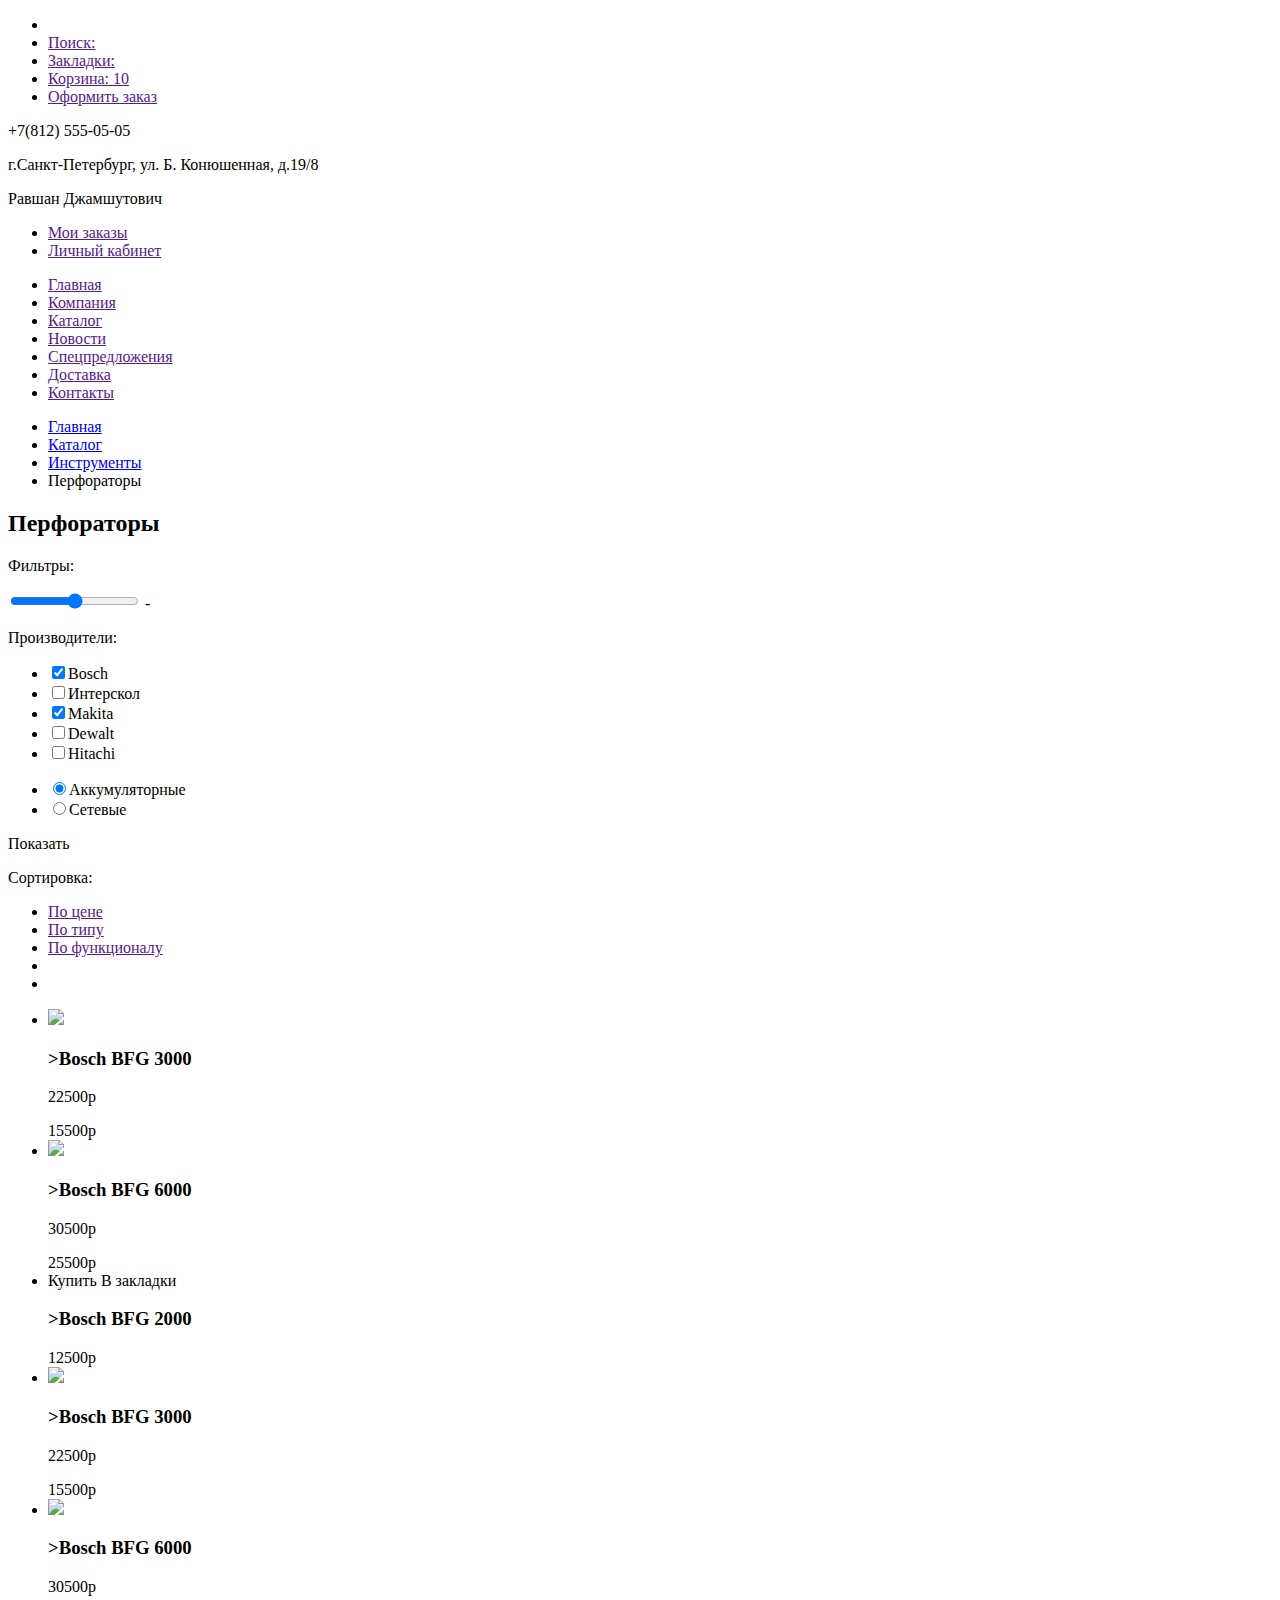
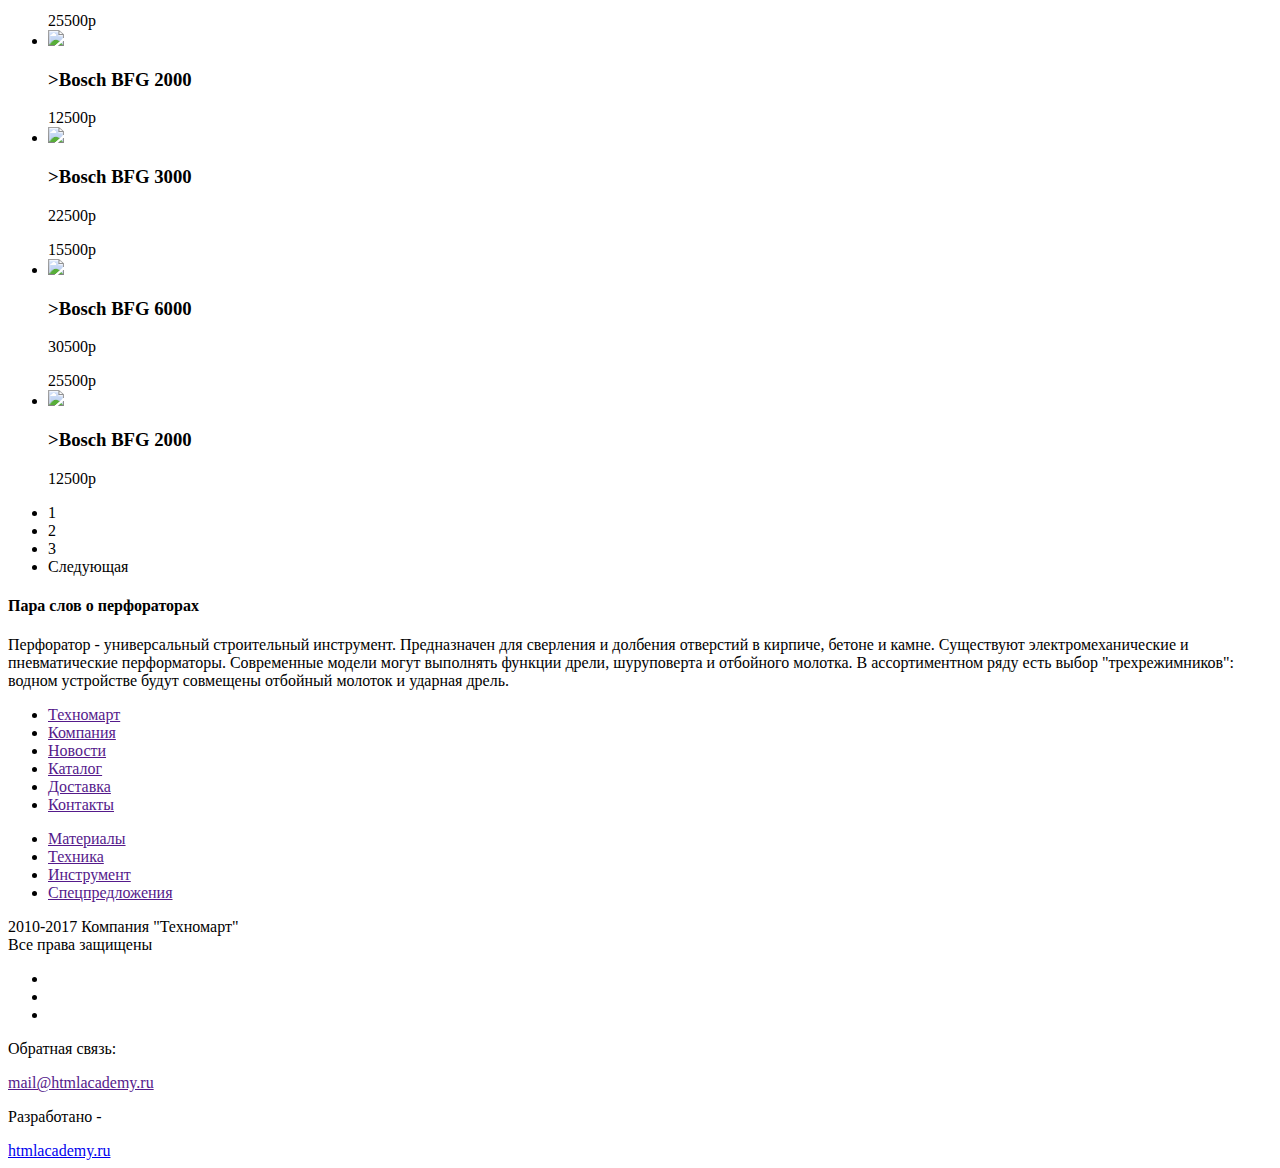
==== catalog.html @ 2a149684 "Разметка каталога" ====
<!DOCTYPE html>
<html lang="ru">
  <head>
    <meta charset="utf-8">
    <title>HTML Academy: Техномарт</title>
    <link href="css/style.css" rel="stylesheet">
  </head>
  <body>
    <header class="page-header">
        <div class="top-header">
            <ul>
                <li class="logo"><a href=""></a></li>
                <li class="search"><a href="">Поиск:</a></li>
                <li class="favorites"><a href="">Закладки:</a></li>
                <li class="cart"><a href="">Корзина: 10</a></li>
                <li ><a href="">Оформить заказ</a></li>
            </ul>
        </div>
        
        <section class="middle-header">
            <p></p>
            <div class="phone">
                <p>+7(812) 555-05-05</p> 
                <p>г.Санкт-Петербург, ул. Б. Конюшенная, д.19/8</p>
            </div>
            <div class="account">
            <p>Равшан Джамшутович</p>
            <a class="button-logout" href=""></a>
            </div>
            <ul>
                <li><a class="button-account" href="">Мои заказы</a></li>
                <li><a class="button-account" href="">Личный кабинет</a></li>
            </ul>
            
        </section>
        <nav class="main-menu">
           <ul>
               <li><a href="">Главная</a></li>
               <li><a href="">Компания</a></li>
               <li><a href="">Каталог</a></li>
               <li><a href="">Новости</a></li>
               <li><a href="">Спецпредложения</a></li>
               <li><a href="">Доставка</a></li>
               <li><a href="">Контакты</a></li>
           </ul>
            
        </nav>
    </header>
    <main class="container">
       <ul class="breadcrumbs">
         <li><a href="#">Главная</a></li>
         <li><a href="#">Каталог</a></li>
         <li><a href="#">Инструменты</a></li>
         <li>Перфораторы</li>
        </ul>
       <div class="catalog-item">
           <h2>Перфораторы</h2>
       </div>
       <div class="filters">
           <p>Фильтры:</p>
           <div class="price">
               <div>
                   <input type="range" name="price-item" min="0" max="30000">
                   <output name="price-item-min"></output>
                   -
                   <output name="price-item-max"></output>
               </div>
               <div class="vendors-filter">
                   <p>Производители:</p>
                   <ul>
                       <li><input type="checkbox" name="vendor" value="Bosch" checked>Bosch</li>
                       <li><input type="checkbox" name="vendor" value="Интерскол">Интерскол</li>
                       <li><input type="checkbox" name="vendor" value="Makita" checked>Makita</li>
                       <li><input type="checkbox" name="vendor" value="Dewalt">Dewalt</li>
                       <li><input type="checkbox" name="vendor" value="Hitachi">Hitachi</li>
                   </ul>
               </div>
               <div class="battery-type">
                   <p></p>
                   <ul>
                       <li><input type="radio" name="battery-type" value="akk" checked>Аккумуляторные</li>
                       <li><input type="radio" name="battery-type" value="setevie">Сетевые</li>
                   </ul>
               </div>
               <a class="btn-apply-filter">Показать</a>
           </div>
       </div>
       <div class="catalog-list">
           <div class="sort-by">
               <p>Сортировка:</p>
               <ul class="sort-by">
                   <li><a href="">По цене</a></li>
                   <li><a href="">По типу</a></li>
                   <li><a href="">По функционалу</a></li>
                   <li class="ascending"></li>
                   <li class="descending"></li>
               </ul>
           </div>
           <section class="catalog-list">
            <ul>
               <li class="catalog-item">
                    <img src="http://placehold.it/150x100">
                    <h3>>Bosch BFG 3000</h3>
                    <p>22500p</p>
                    <div class="price">15500p</div>
                    
                </li>
                <li class="catalog-item">
                    <img src="http://placehold.it/150x100">
                    <h3>>Bosch BFG 6000</h3>
                    <p>30500p</p>
                    <div class="price">25500p</div>
                    
                </li>
                <li class="catalog-item-new">
                    <a class="btn-add-cart">Купить</a>
                    <a class="btn-add-favor">В закладки</a>
                    <h3>>Bosch BFG 2000</h3>
                    <div class="price">12500p</div>
                </li>
                <li class="catalog-item">
                    <img src="http://placehold.it/150x100">
                    <h3>>Bosch BFG 3000</h3>
                    <p>22500p</p>
                    <div class="price">15500p</div>
                    
                </li>
                <li class="catalog-item-new">
                    <img src="http://placehold.it/150x100">
                    <h3>>Bosch BFG 6000</h3>
                    <p>30500p</p>
                    <div class="price">25500p</div>
                    
                </li>
                <li class="catalog-item">
                    <img src="http://placehold.it/150x100">
                    <h3>>Bosch BFG 2000</h3>
                    <div class="price">12500p</div>
                </li>
                <li class="catalog-item-new">
                    <img src="http://placehold.it/150x100">
                    <h3>>Bosch BFG 3000</h3>
                    <p>22500p</p>
                    <div class="price">15500p</div>
                    
                </li>
                <li class="catalog-item">
                    <img src="http://placehold.it/150x100">
                    <h3>>Bosch BFG 6000</h3>
                    <p>30500p</p>
                    <div class="price">25500p</div>
                    
                </li>
                <li class="catalog-item">
                    <img src="http://placehold.it/150x100">
                    <h3>>Bosch BFG 2000</h3>
                    <div class="price">12500p</div>
                </li>
            </ul>
            <ul class="page-number">
                <li>1</li>
                <li>2</li>
                <li>3</li>
                <li>Следующая</li>
            </ul>
        </section>
        </div>
        <article class="item-description">
            <h4>Пара слов о перфораторах</h4>
            <p>Перфоратор - универсальный строительный инструмент. Предназначен для сверления и долбения отверстий в кирпиче, бетоне и камне. Существуют электромеханические и пневматические перформаторы. Современные модели могут выполнять функции дрели, шуруповерта и отбойного молотка. В ассортиментном ряду есть выбор "трехрежимников": водном устройстве будут совмещены отбойный молоток и ударная дрель.</p>
        </article>
       
    </main>
    <footer>
        <section class="top-footer">
            <ul>
                <li><a href="">Техномарт</a></li>
                <li><a href="">Компания</a></li>
                <li><a href="">Новости</a></li>
                <li><a href="">Каталог</a></li>
                <li><a href="">Доставка</a></li>
                <li><a href="">Контакты</a></li>
            </ul>
        </section>
        <section class="middle-footer">
            <div class="address-footer">
                <p></p>
                <ul>
                    <li><a href="">Материалы</a></li>
                    <li><a href="">Техника</a></li>
                    <li><a href="">Инструмент</a></li>
                    <li><a href="">Спецпредложения</a></li>
                </ul>
            </div>
        </section>
        <section class="bottom-footer">
            <div class="copyright">
                <p>2010-2017 Компания "Техномарт" <br> Все права защищены</p>
            </div>
            <div class="social">
                <ul>
                    <li><a href=""></a></li>
                    <li><a href=""></a></li>
                    <li><a href=""></a></li>
                </ul>
            </div>
            <div class="mail-to">
                <p>Обратная связь:</p>
                <a href="">mail@htmlacademy.ru</a>
            </div>
            <div class="creaotors">
                <p>Разработано -</p>
                <a href="www.htmlacademy.ru">htmlacademy.ru</a>
            </div>
        </section>
    </footer>
  </body>
</html>
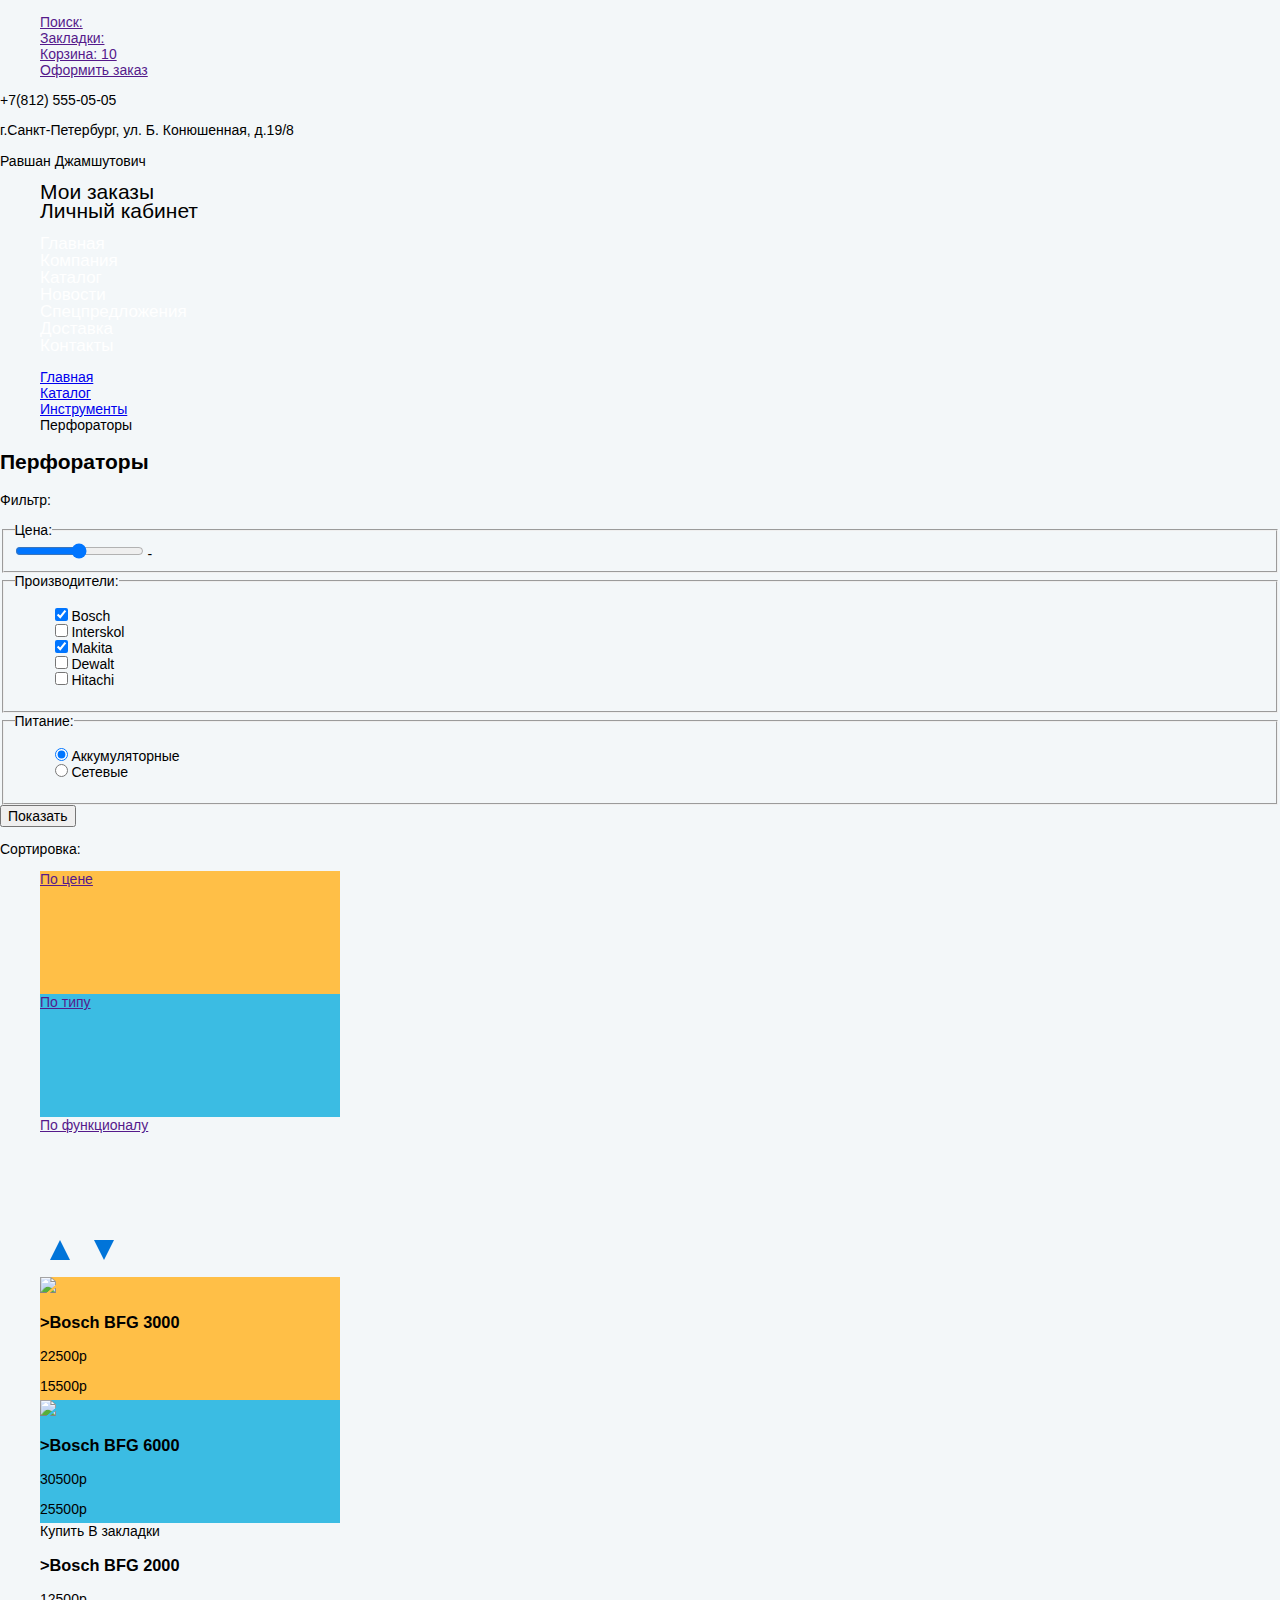
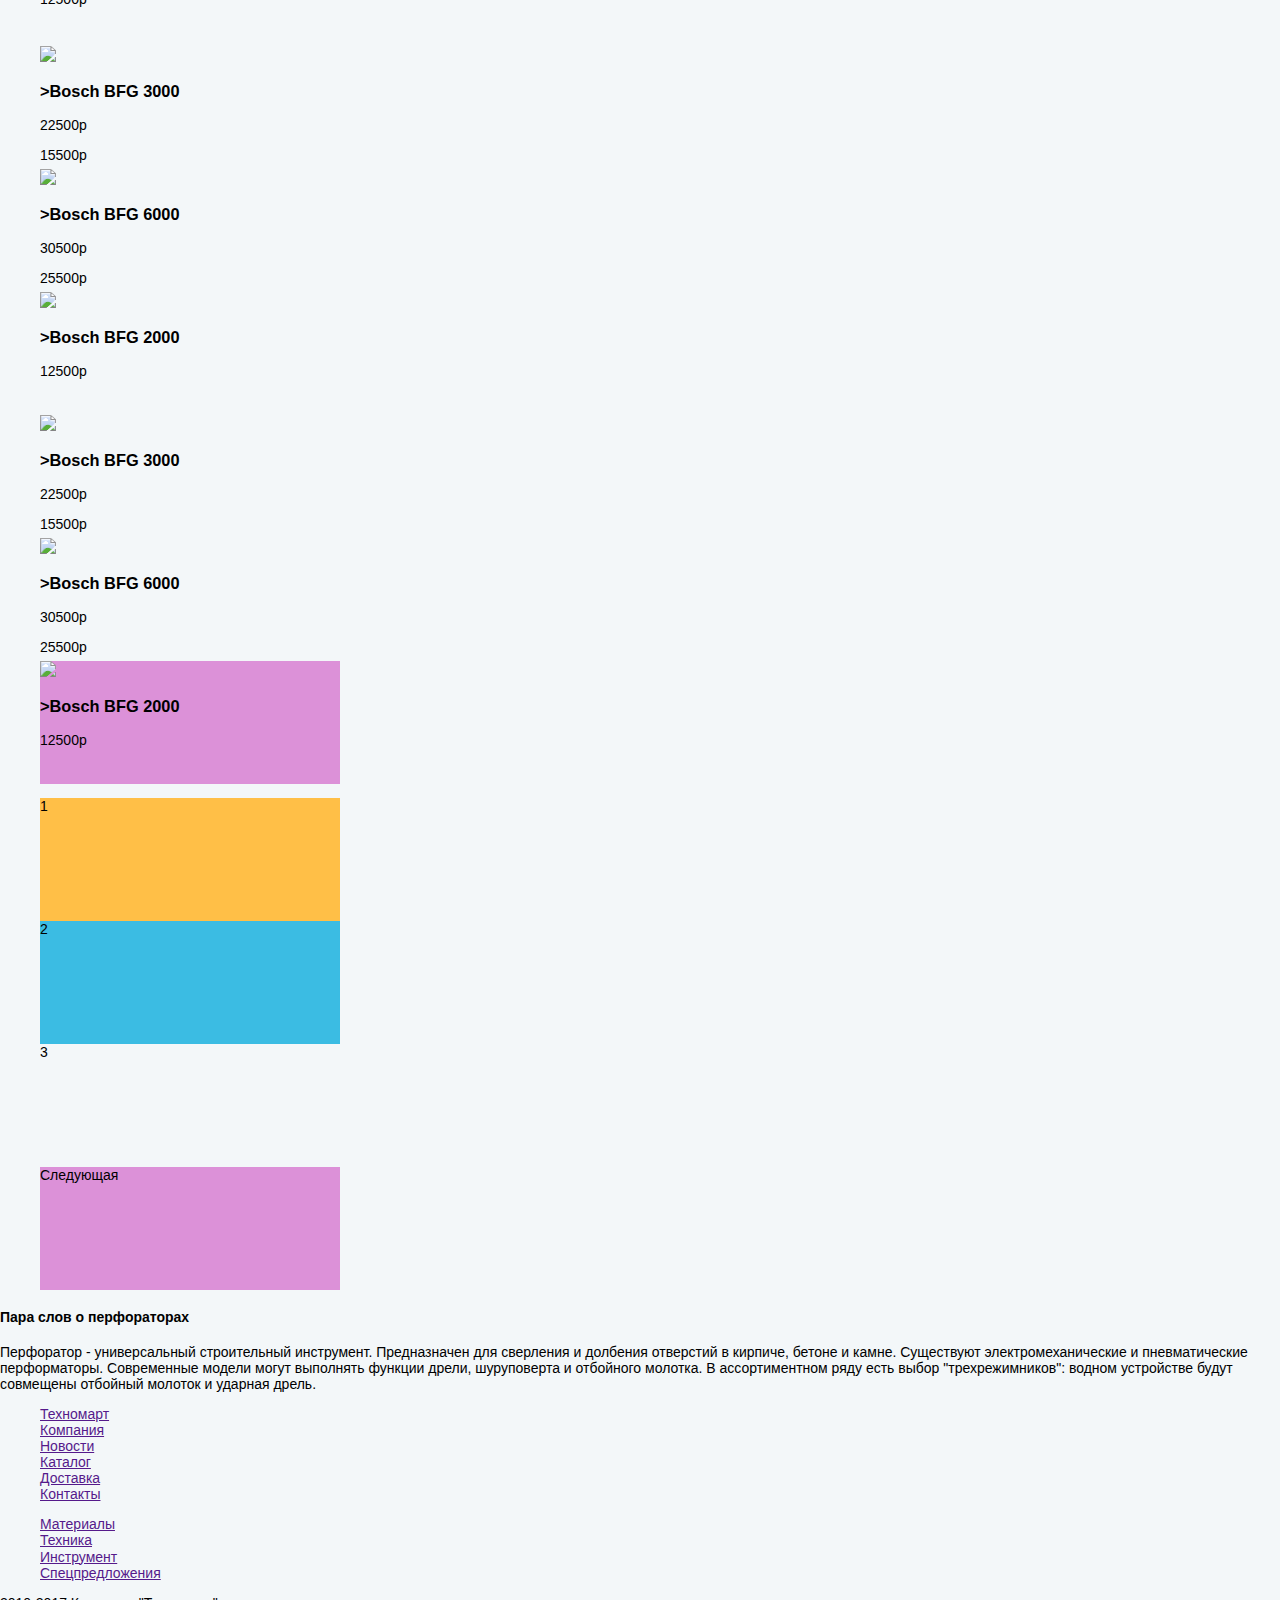
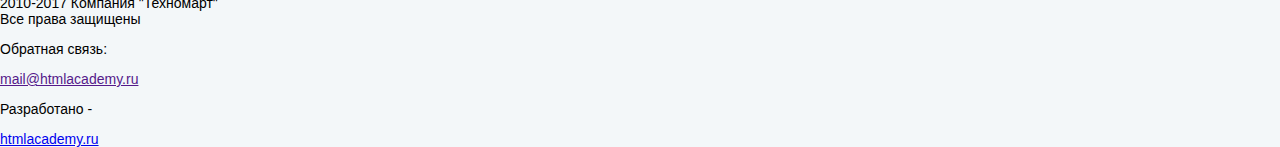
==== commit c8b41b8e: "Внесены изменения в структуру сайта" ====
--- a/catalog.html
+++ b/catalog.html
@@ -3,6 +3,7 @@
   <head>
     <meta charset="utf-8">
     <title>HTML Academy: Техномарт</title>
+    <link href="css/normalize.css" rel="stylesheet">
     <link href="css/style.css" rel="stylesheet">
   </head>
   <body>
@@ -57,34 +58,56 @@
            <h2>Перфораторы</h2>
        </div>
        <div class="filters">
-           <p>Фильтры:</p>
-           <div class="price">
-               <div>
-                   <input type="range" name="price-item" min="0" max="30000">
-                   <output name="price-item-min"></output>
-                   -
-                   <output name="price-item-max"></output>
-               </div>
-               <div class="vendors-filter">
-                   <p>Производители:</p>
-                   <ul>
-                       <li><input type="checkbox" name="vendor" value="Bosch" checked>Bosch</li>
-                       <li><input type="checkbox" name="vendor" value="Интерскол">Интерскол</li>
-                       <li><input type="checkbox" name="vendor" value="Makita" checked>Makita</li>
-                       <li><input type="checkbox" name="vendor" value="Dewalt">Dewalt</li>
-                       <li><input type="checkbox" name="vendor" value="Hitachi">Hitachi</li>
-                   </ul>
-               </div>
-               <div class="battery-type">
-                   <p></p>
-                   <ul>
-                       <li><input type="radio" name="battery-type" value="akk" checked>Аккумуляторные</li>
-                       <li><input type="radio" name="battery-type" value="setevie">Сетевые</li>
-                   </ul>
-               </div>
-               <a class="btn-apply-filter">Показать</a>
-           </div>
-       </div>
+           <p>Фильтр:</p>
+           <form class="filter" method="get" action="https://echo.htmlacademy.ru">
+                   <fieldset>
+                           <legend>Цена:</legend>
+                           <input type="range" name="price-item" min="12500" max="25500">
+                           <output name="price-item-min"></output>
+                           -
+                           <output name="price-item-max"></output>
+                       </fieldset>
+                       <fieldset>
+                           <legend>Производители:</legend>
+                           <ul>
+                           <li class="filter-option">
+                               <input type="checkbox" name="Bosch" id="vendor-Bosch" value="Bosch" checked>
+                                <label for="vendor-Bosch">Bosch</label>
+                            </li>
+                           <li class="filter-option">
+                               <input type="checkbox" name="Interskol" id="vendor-Interskol" value="Interskol">
+                               <label for="vendor-Interskol">Interskol</label>
+                           </li>
+                           <li class="filter-option">
+                               <input type="checkbox" name="Makita" id="vendor-Makita" value="Makita" checked>
+                               <label for="vendor-Makita">Makita</label>
+                           </li>
+                           <li class="filter-option">
+                               <input type="checkbox" name="Dewalt" id="vendor-Dewalt" value="Dewalt">
+                               <label for="vendor-Dewalt">Dewalt</label>
+                           </li>
+                           <li class="filter-option">
+                               <input type="checkbox" name="Hitachi" id="vendor-Hitachi" value="Hitachi">
+                               <label for="vendor-Hitachi">Hitachi</label>
+                           </li>
+                           </ul>
+                       </fieldset>
+                       <fieldset>
+                           <legend>Питание:</legend>
+                           <ul>
+                               <li class="filter-option">
+                                   <input type="radio" name="Battery" id="type-battery" value="Battery" checked>
+                                   <label for="power-battery">Аккумуляторные</label>
+                               </li>
+                               <li class="filter-option">
+                                   <input type="radio" name="electric" id="type-electric" value="electric">
+                                   <label for="type-electric">Сетевые</label>
+                               </li>
+                           </ul>
+                       </fieldset>
+                       <button class="btn-apply-filter" type="submit">Показать</button>
+                   </form>
+         </div>
        <div class="catalog-list">
            <div class="sort-by">
                <p>Сортировка:</p>
@@ -92,8 +115,8 @@
                    <li><a href="">По цене</a></li>
                    <li><a href="">По типу</a></li>
                    <li><a href="">По функционалу</a></li>
-                   <li class="ascending"></li>
-                   <li class="descending"></li>
+                    <a class="arrow arrow-up" href="#">по возрастанию</a>
+                    <a class="arrow arrow-down" href="#">по убыванию</a>
                </ul>
            </div>
            <section class="catalog-list">
--- a/css/style.css
+++ b/css/style.css
@@ -0,0 +1,241 @@
+body {
+    margin: 0;
+    padding: 0;
+    
+    font-family: "PT Sans", "Arial", sans-serif;
+    font-size: 14px;
+    background-color: #f3f7f9;
+    
+}
+
+li {
+    list-style: none;
+}
+
+.header-top a {
+    font-family: "Cuprum", "Arial", sans-serif;
+    font-size: 17px;
+    line-height: 18px;
+    text-decoration: none;
+    color: #fff;
+}
+
+.header-top li:first-child a {
+    font-family: "Cuprum", "Arial", sans-serif;
+    font-size: 24px;
+    line-height: 24px;
+    text-transform: uppercase;
+    text-decoration: none;
+    color: #fff;
+}
+
+.site-name {
+    font-family: "Cuprum", "Arial", sans-serif;
+    font-style: italic;
+    font-size: 16px;
+    line-height: 23px;
+    color: #ee3643;
+}
+
+.contacts .phone-number {
+    font-family: "Cuprum", "Arial", sans-serif;
+    font-size: 21px;
+    line-height: 18px;
+    color: #ee3643;
+}
+.contacts .address {
+    font-family: "Cuprum", "Arial", sans-serif;
+    font-size: 14px;
+    line-height: 24px;
+    color: #32425c;
+}
+
+.button-account {
+    font-family: "Cuprum", "Arial", sans-serif;
+    font-size: 21px;
+    line-height: 18px;
+    text-decoration: none;
+    color: #000;
+}
+
+.main-menu a {
+    font-family: "Cuprum", "Arial", sans-serif;
+    font-size: 17px;
+    line-height: 17px;
+    text-decoration: none;
+    color: #fff;
+}
+
+.button {
+    width: 195px;
+    height: 38px;
+    padding: 14px 50px;
+    font-family: "Cuprum", "Arial", sans-serif;
+    font-size: 14px;
+    line-height: 18px;
+    text-decoration: none;
+    text-transform: uppercase;
+    border-radius: 3px;
+    color: #fff;
+    background-color: #ee3643;
+}
+
+.catalog-list li  {
+    width: 300px;
+    height: 123px;
+}
+
+.catalog li h2 {
+    font-family: "Cuprum", "Arial", sans-serif;
+    font-weight: bold;
+    font-size: 24px;
+    line-height: 30px;
+    color: #fff;
+}
+
+.button-catalog {
+    width: 135px;
+    height: 38px;
+    padding: 14px 24px;
+    font-family: "Cuprum", "Arial", sans-serif;
+    font-size: 14px;
+    line-height: 18px;
+    text-decoration: none;
+    text-transform: uppercase;
+    color: #fff;
+    border-radius: 3px;
+    background: rgba(0, 0, 0, 0.1);   
+}
+
+.catalog-list li:first-child  {
+    background-color: #ffbf47;
+}
+
+.catalog-list li:nth-child(2)  {
+    background-color: #3bbce3;
+}
+.catalog-list li:last-child  {
+    background-color: #dc91d8;
+}
+
+.features-list li {
+    width: 300px;
+    height: 123px;
+}
+
+.features-list li:first-child  {
+    background-color: #8ed78f;
+}
+
+.features-list li:last-child  {
+    background-color: #ffc047;
+}
+
+.gallery h2 {
+    font-family: "Cuprum", "Arial", sans-serif;
+    font-size: 36px;
+    line-height: 30px;
+    font-weight: bold;
+    text-transform: uppercase;
+}
+
+.gallery p {
+    font-family: "PT Sans", "Arial", sans-serif;
+    font-size: 18px;
+    line-height: 24px;
+}
+
+.popular-items {
+    width: auto;
+    height: 100px;
+    background-color: #f9f5f0;
+}
+.popular-items h2 {
+    font-family: "Cuprum", "Arial", sans-serif;
+    font-size: 30px;
+    line-height: 30px;
+    text-transform: uppercase;
+    color: #32425c;
+}
+
+.preview-item {
+    width: 218px;
+    height: 318px;
+    background-color: #fff;
+    border: 1px solid #eaeaea;
+}
+
+.preview-item h2 {
+    font-family: "PT Sans", "Arial", sans-serif;
+    font-size: 18px;
+    font-weight: bold;
+    line-height: 20px;
+}
+
+.preview-item p {
+    font-family: "PT Sans", "Arial", sans-serif;
+    font-weight: bold;
+    font-size: 17px;
+    line-height: 18px;
+    color: #a9a9a9;
+    text-decoration: line-through;
+}
+
+.preview-item span {
+    width: 140x;
+    height: 37px;
+    background-color: #ee3643;
+    border-radius: 3px;
+    padding: 12px 35px;
+    font-family: "PT Sans", "Arial", sans-serif;
+    font-weight: bold;
+    font-size: 17px;
+    line-height: 18px;
+    color: #fff;
+}
+
+.popular-brands {
+    width: auto;
+    height: 100px;
+    background-color: #f9f5f0;
+}
+.popular-brands h2 {
+    font-family: "Cuprum", "Arial", sans-serif;
+    font-size: 30px;
+    line-height: 30px;
+    text-transform: uppercase;
+    color: #32425c;
+}
+
+.preview-brands {
+    width: 220px;
+    height: 141px;
+    background-color: #fff;
+    border: 1px solid #eaeaea;
+}
+
+
+
+a.arrow {
+    display: inline-block;
+    margin: 0 10px;
+    font-size: 0;
+}
+
+.arrow::before {
+    content: "";
+    display: inline-block;
+    border: 20px solid #0074d9;
+    border-right-width: 10px;
+    border-left-width: 10px;
+    border-right-color: transparent;
+    border-left-color: transparent;
+}
+
+.arrow-up::before {
+    border-top-width: 0;
+}
+
+.arrow-down::before {
+    border-bottom-width: 0;
+}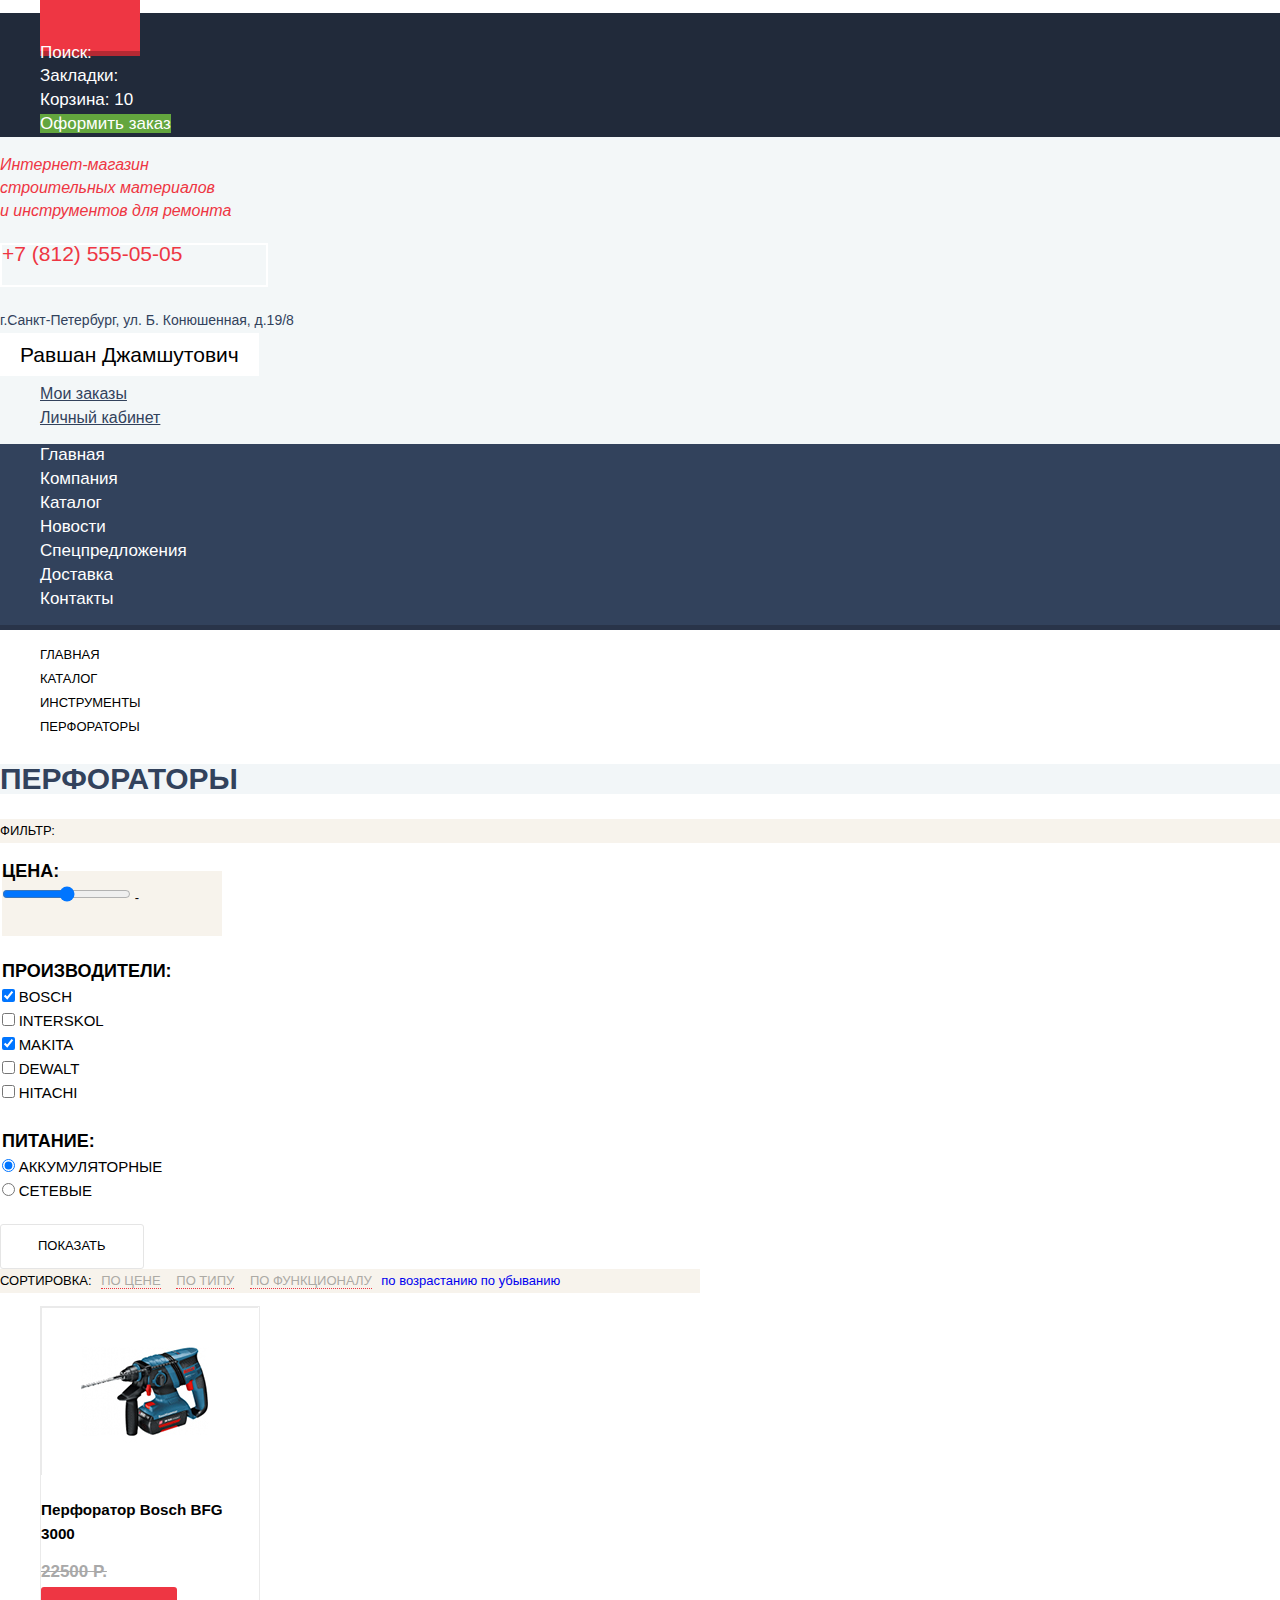
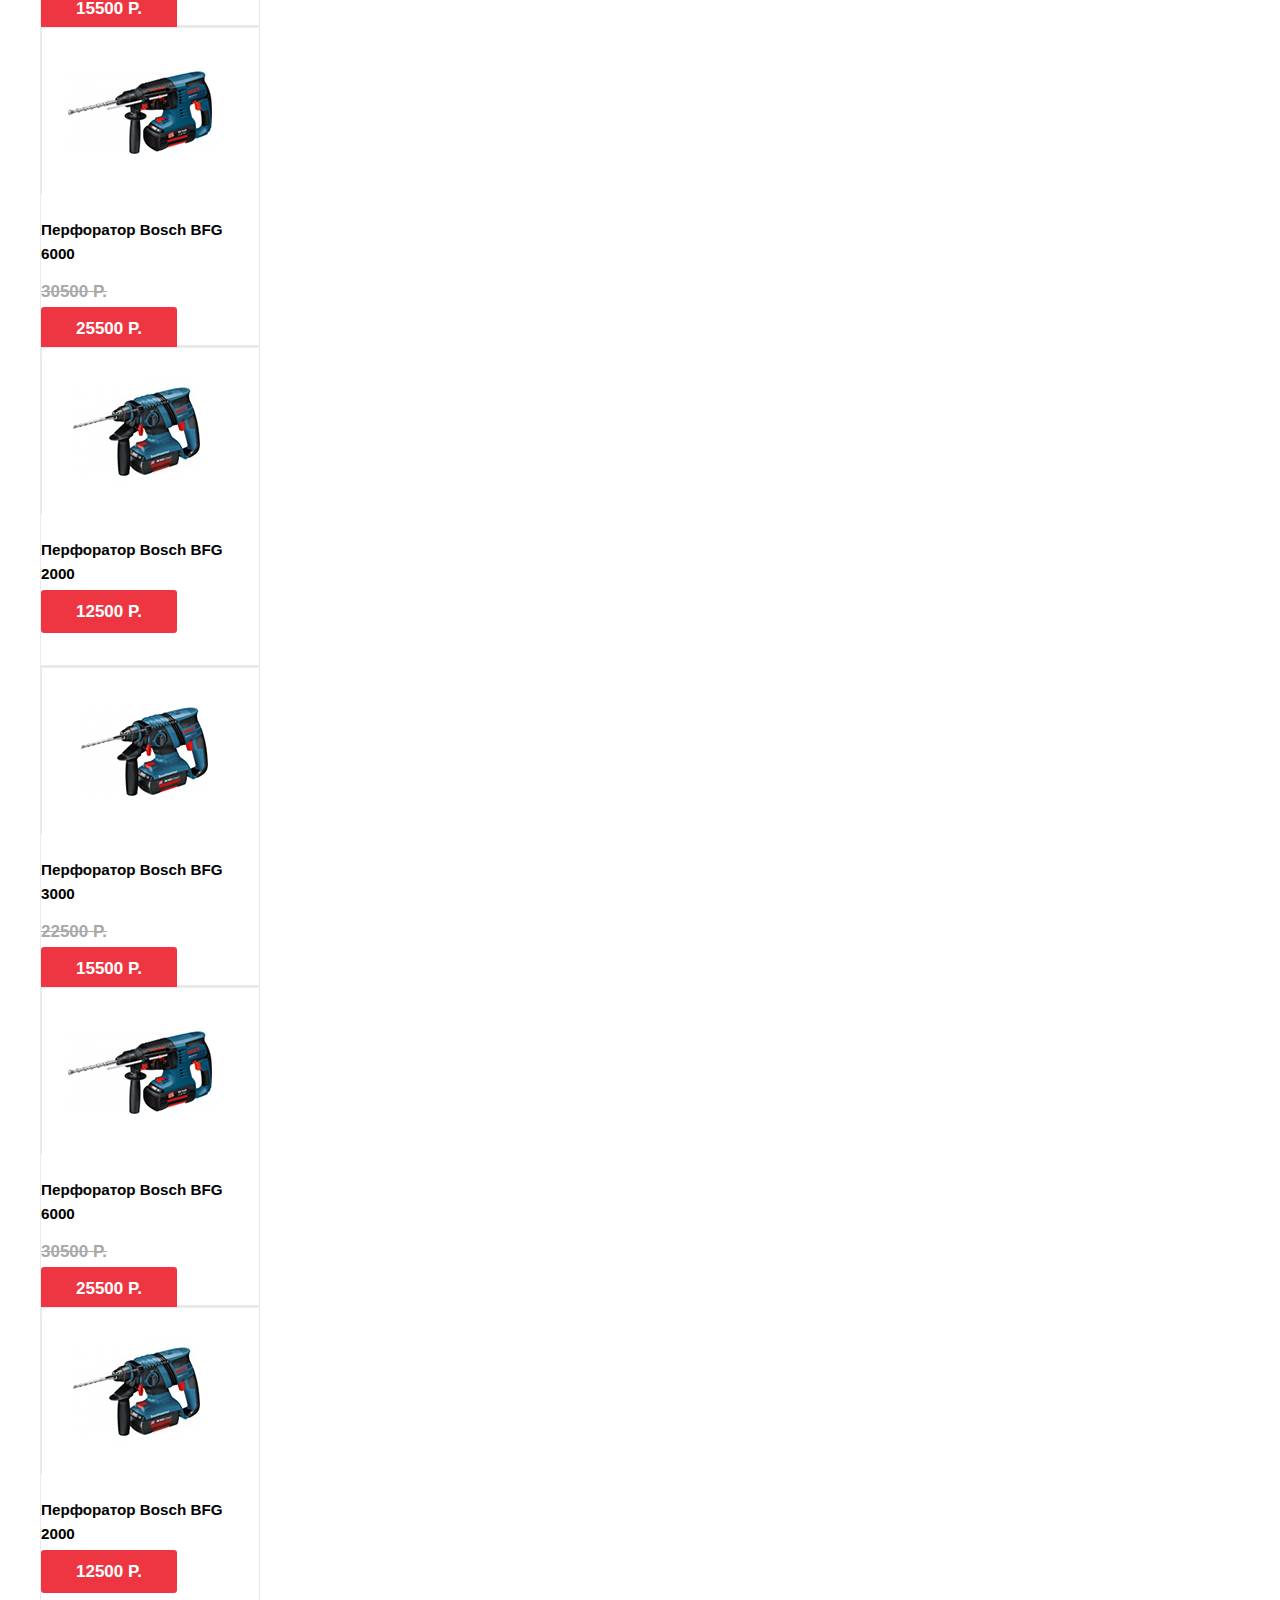
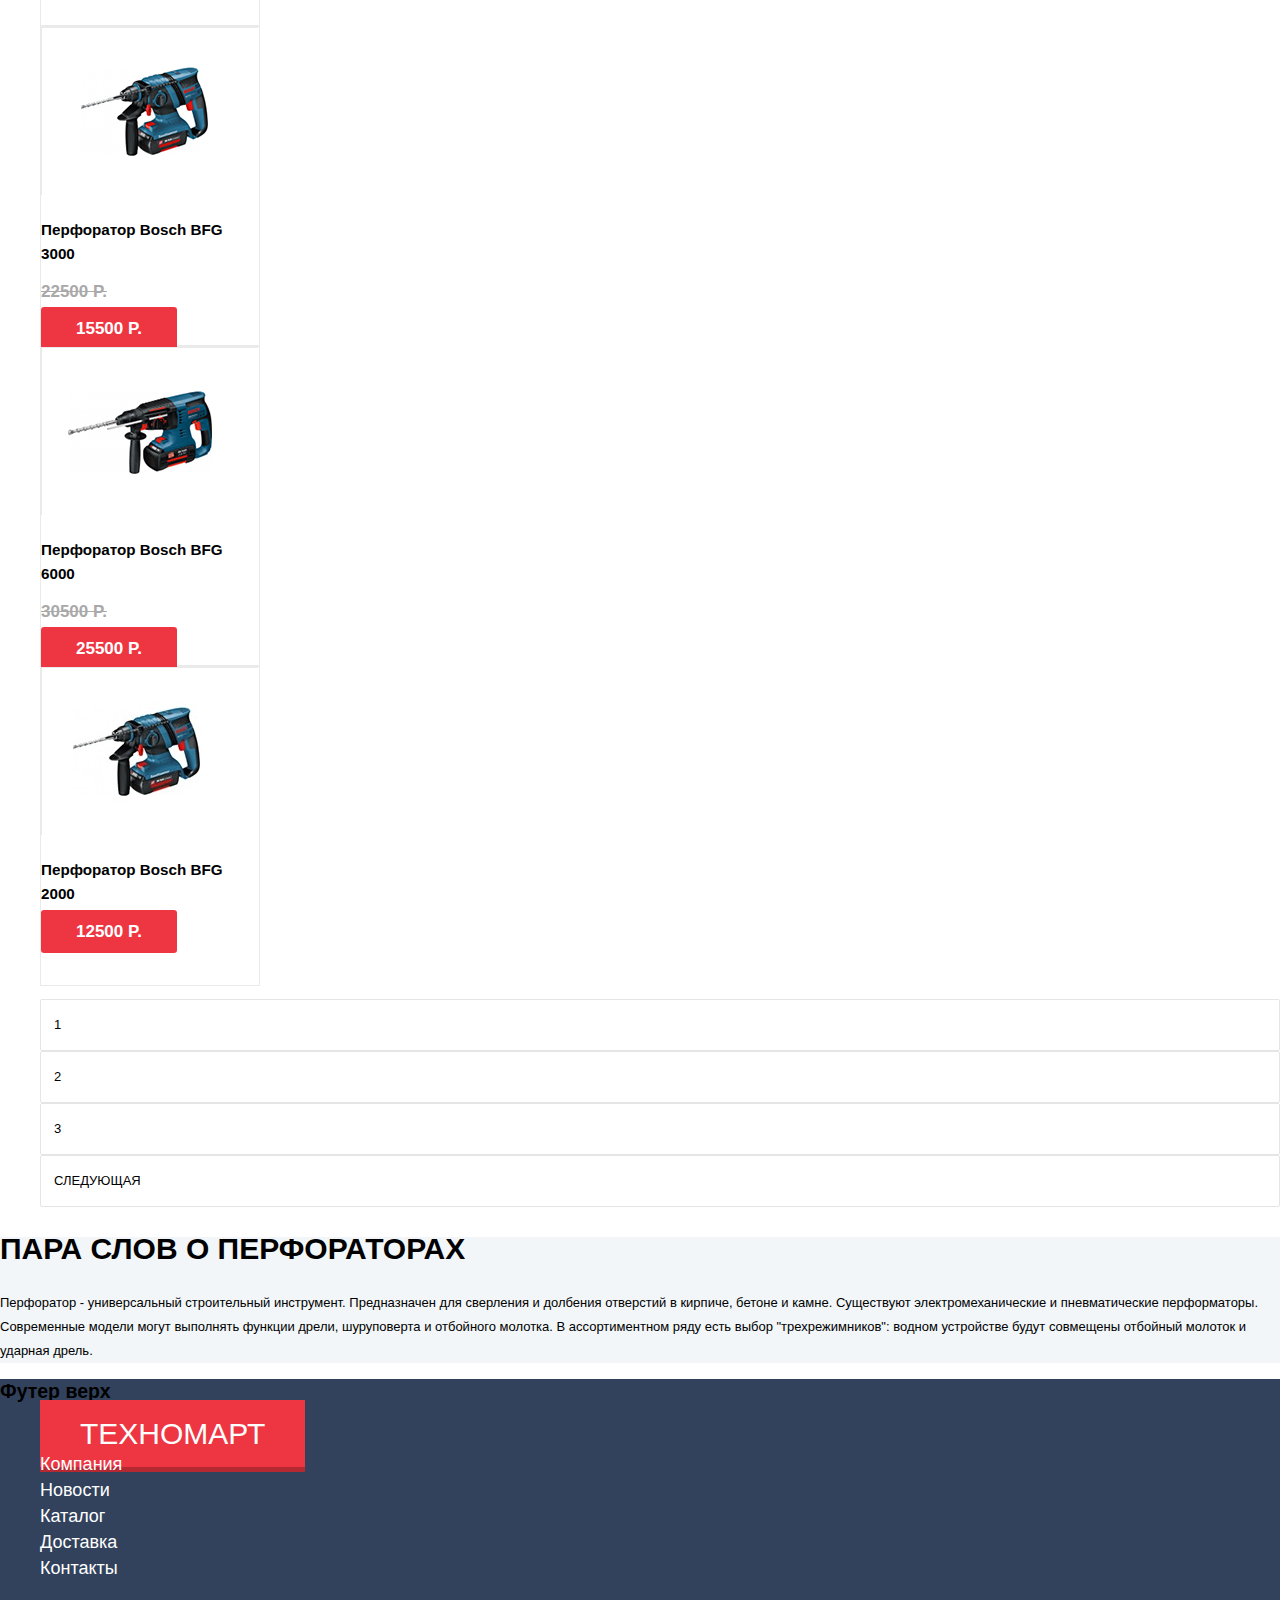
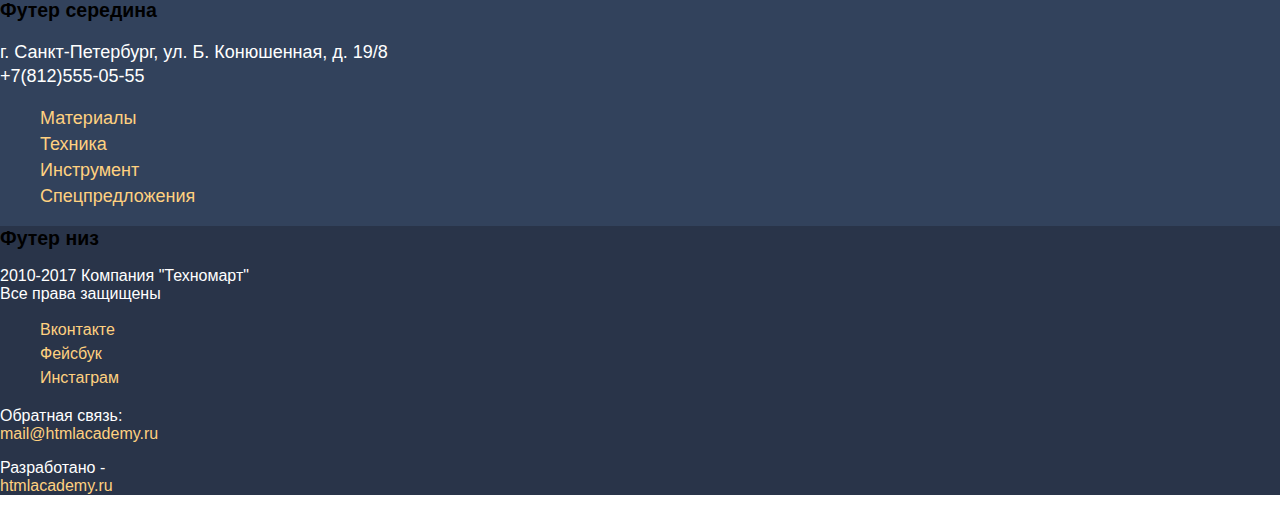
==== commit 4969f542: "Выполнена базовая стилизация" ====
--- a/catalog.html
+++ b/catalog.html
@@ -8,7 +8,7 @@
   </head>
   <body>
     <header class="page-header">
-        <div class="top-header">
+        <div class="header-top">
             <ul>
                 <li class="logo"><a href=""></a></li>
                 <li class="search"><a href="">Поиск:</a></li>
@@ -18,21 +18,19 @@
             </ul>
         </div>
         
-        <section class="middle-header">
-            <p></p>
-            <div class="phone">
-                <p>+7(812) 555-05-05</p> 
-                <p>г.Санкт-Петербург, ул. Б. Конюшенная, д.19/8</p>
+        <section class="header-middle">
+            <p class="site-name">Интернет-магазин <br>строительных материалов <br>и инструментов для ремонта</p>
+            <div class="contacts">
+                <p class="phone-number">+7 (812) 555-05-05</p> 
+                <p class="address">г.Санкт-Петербург, ул. Б. Конюшенная, д.19/8</p>
             </div>
             <div class="account">
-            <p>Равшан Джамшутович</p>
-            <a class="button-logout" href=""></a>
-            </div>
-            <ul>
-                <li><a class="button-account" href="">Мои заказы</a></li>
-                <li><a class="button-account" href="">Личный кабинет</a></li>
-            </ul>
-            
+                <span><a class="username">Равшан Джамшутович</a></span>
+                <ul>
+                  <li><a href="my-orders.html">Мои заказы</a></li>
+                  <li><a href="my-account.html">Личный кабинет</a></li>
+                </ul>
+            </div>                      
         </section>
         <nav class="main-menu">
            <ul>
@@ -52,22 +50,23 @@
          <li><a href="#">Главная</a></li>
          <li><a href="#">Каталог</a></li>
          <li><a href="#">Инструменты</a></li>
-         <li>Перфораторы</li>
+         <li><a href="#">Перфораторы</a></li>
         </ul>
-       <div class="catalog-item">
+        
+        <section class="catalog-name">
            <h2>Перфораторы</h2>
-       </div>
+        </section>
        <div class="filters">
            <p>Фильтр:</p>
            <form class="filter" method="get" action="https://echo.htmlacademy.ru">
-                   <fieldset>
+                   <fieldset class="price">
                            <legend>Цена:</legend>
                            <input type="range" name="price-item" min="12500" max="25500">
                            <output name="price-item-min"></output>
                            -
                            <output name="price-item-max"></output>
                        </fieldset>
-                       <fieldset>
+                       <fieldset class="filter-vendors">
                            <legend>Производители:</legend>
                            <ul>
                            <li class="filter-option">
@@ -108,94 +107,83 @@
                        <button class="btn-apply-filter" type="submit">Показать</button>
                    </form>
          </div>
-       <div class="catalog-list">
+       <div class="catalog">
            <div class="sort-by">
-               <p>Сортировка:</p>
-               <ul class="sort-by">
-                   <li><a href="">По цене</a></li>
-                   <li><a href="">По типу</a></li>
-                   <li><a href="">По функционалу</a></li>
-                    <a class="arrow arrow-up" href="#">по возрастанию</a>
-                    <a class="arrow arrow-down" href="#">по убыванию</a>
-               </ul>
+               <span>Сортировка:</span>
+               <button class="sort-by-price"><span>По цене</span></button>
+               <button class="sort-by-type"><span>По типу</span></button>
+               <button class="sort-by-func"><span>По функционалу</span></button>
+               <a class="arrow arrow-up" href="#">по возрастанию</a>
+               <a class="arrow arrow-down" href="#">по убыванию</a>
            </div>
-           <section class="catalog-list">
-            <ul>
-               <li class="catalog-item">
-                    <img src="http://placehold.it/150x100">
-                    <h3>>Bosch BFG 3000</h3>
-                    <p>22500p</p>
-                    <div class="price">15500p</div>
-                    
-                </li>
-                <li class="catalog-item">
-                    <img src="http://placehold.it/150x100">
-                    <h3>>Bosch BFG 6000</h3>
-                    <p>30500p</p>
-                    <div class="price">25500p</div>
-                    
-                </li>
-                <li class="catalog-item-new">
-                    <a class="btn-add-cart">Купить</a>
-                    <a class="btn-add-favor">В закладки</a>
-                    <h3>>Bosch BFG 2000</h3>
-                    <div class="price">12500p</div>
-                </li>
-                <li class="catalog-item">
-                    <img src="http://placehold.it/150x100">
-                    <h3>>Bosch BFG 3000</h3>
-                    <p>22500p</p>
-                    <div class="price">15500p</div>
-                    
-                </li>
-                <li class="catalog-item-new">
-                    <img src="http://placehold.it/150x100">
-                    <h3>>Bosch BFG 6000</h3>
-                    <p>30500p</p>
-                    <div class="price">25500p</div>
-                    
-                </li>
-                <li class="catalog-item">
-                    <img src="http://placehold.it/150x100">
-                    <h3>>Bosch BFG 2000</h3>
-                    <div class="price">12500p</div>
-                </li>
-                <li class="catalog-item-new">
-                    <img src="http://placehold.it/150x100">
-                    <h3>>Bosch BFG 3000</h3>
-                    <p>22500p</p>
-                    <div class="price">15500p</div>
-                    
-                </li>
-                <li class="catalog-item">
-                    <img src="http://placehold.it/150x100">
-                    <h3>>Bosch BFG 6000</h3>
-                    <p>30500p</p>
-                    <div class="price">25500p</div>
-                    
-                </li>
-                <li class="catalog-item">
-                    <img src="http://placehold.it/150x100">
-                    <h3>>Bosch BFG 2000</h3>
-                    <div class="price">12500p</div>
+            <ul>
+               <li class="preview-item">
+                    <img src="img/catalog/bosch-bfg-3000.jpg">
+                    <h3>Перфоратор Bosch BFG 3000</h3>
+                    <p>22500 P.</p>
+                    <span>15500 P.</span>
+                </li>
+                <li class="preview-item">
+                    <img src="img/catalog/bosch-bfg-6000.jpg">
+                    <h3>Перфоратор Bosch BFG 6000</h3>
+                    <p>30500 P.</p>
+                    <span>25500 P.</span>
+                </li>
+                <li class="preview-item">
+                    <img src="img/catalog/bosch-bfg-2000.jpg">
+                    <h3>Перфоратор Bosch BFG 2000</h3>
+                    <span>12500 P.</span>
+                </li>
+                <li class="preview-item">
+                    <img src="img/catalog/bosch-bfg-3000.jpg">
+                    <h3>Перфоратор Bosch BFG 3000</h3>
+                    <p>22500 P.</p>
+                    <span>15500 P.</span>
+                </li>
+                <li class="preview-item">
+                    <img src="img/catalog/bosch-bfg-6000.jpg">
+                    <h3>Перфоратор Bosch BFG 6000</h3>
+                    <p>30500 P.</p>
+                    <span>25500 P.</span>
+                </li>
+                <li class="preview-item">
+                    <img src="img/catalog/bosch-bfg-2000.jpg">
+                    <h3>Перфоратор Bosch BFG 2000</h3>
+                    <span>12500 P.</span>
+                </li>
+                <li class="preview-item">
+                    <img src="img/catalog/bosch-bfg-3000.jpg">
+                    <h3>Перфоратор Bosch BFG 3000</h3>
+                    <p>22500 P.</p>
+                    <span>15500 P.</span>
+                </li>
+                <li class="preview-item">
+                    <img src="img/catalog/bosch-bfg-6000.jpg">
+                    <h3>Перфоратор Bosch BFG 6000</h3>
+                    <p>30500 P.</p>
+                    <span>25500 P.</span>
+                </li>
+                <li class="preview-item">
+                    <img src="img/catalog/bosch-bfg-2000.jpg">
+                    <h3>Перфоратор Bosch BFG 2000</h3>
+                    <span>12500 P.</span>
                 </li>
             </ul>
             <ul class="page-number">
-                <li>1</li>
-                <li>2</li>
-                <li>3</li>
-                <li>Следующая</li>
-            </ul>
-        </section>
+                <li><span>1</span></li>
+                <li><span>2</span></li>
+                <li><span>3</span></li>
+                <li><span>Следующая</span></li>
+            </ul>
         </div>
-        <article class="item-description">
-            <h4>Пара слов о перфораторах</h4>
+        <article class="category-info">
+            <h3>Пара слов о перфораторах</h3>
             <p>Перфоратор - универсальный строительный инструмент. Предназначен для сверления и долбения отверстий в кирпиче, бетоне и камне. Существуют электромеханические и пневматические перформаторы. Современные модели могут выполнять функции дрели, шуруповерта и отбойного молотка. В ассортиментном ряду есть выбор "трехрежимников": водном устройстве будут совмещены отбойный молоток и ударная дрель.</p>
         </article>
-       
     </main>
     <footer>
-        <section class="top-footer">
+        <section class="footer-top">
+           <h2 class="visually-hidden">Футер верх</h2>
             <ul>
                 <li><a href="">Техномарт</a></li>
                 <li><a href="">Компания</a></li>
@@ -205,36 +193,26 @@
                 <li><a href="">Контакты</a></li>
             </ul>
         </section>
-        <section class="middle-footer">
-            <div class="address-footer">
-                <p></p>
-                <ul>
-                    <li><a href="">Материалы</a></li>
-                    <li><a href="">Техника</a></li>
-                    <li><a href="">Инструмент</a></li>
-                    <li><a href="">Спецпредложения</a></li>
-                </ul>
-            </div>
-        </section>
-        <section class="bottom-footer">
-            <div class="copyright">
-                <p>2010-2017 Компания "Техномарт" <br> Все права защищены</p>
-            </div>
-            <div class="social">
-                <ul>
-                    <li><a href=""></a></li>
-                    <li><a href=""></a></li>
-                    <li><a href=""></a></li>
-                </ul>
-            </div>
-            <div class="mail-to">
-                <p>Обратная связь:</p>
-                <a href="">mail@htmlacademy.ru</a>
-            </div>
-            <div class="creaotors">
-                <p>Разработано -</p>
-                <a href="www.htmlacademy.ru">htmlacademy.ru</a>
-            </div>
+        <section class="footer-middle">
+            <h2 class="visually-hidden">Футер середина</h2>
+            <p class="footer-contacts">г. Санкт-Петербург, ул. Б. Конюшенная, д. 19/8 <br> +7(812)555-05-55</p>
+            <ul>
+                <li><a href="#">Материалы</a></li>
+                <li><a href="#">Техника</a></li>
+                <li><a href="#">Инструмент</a></li>
+                <li><a href="#">Спецпредложения</a></li>
+            </ul>
+        </section>
+        <section class="footer-bottom">
+           <h2 class="visually-hidden">Футер низ</h2>
+            <p>2010-2017 Компания "Техномарт" <br> Все права защищены</p>
+            <ul class="social-buttons">
+                <li><a class="social-btn-vk" href="#">Вконтакте</a></li>
+                <li><a class="social-btn-fb" href="#">Фейсбук</a></li>
+                <li><a class="social-btn-ig" href="#">Инстаграм</a></li>
+            </ul>
+            <p class="footer-feedback">Обратная связь: <br> <a href="">mail@htmlacademy.ru</a></p>
+            <p class="copyright">Разработано -<br> <a href="www.htmlacademy.ru">htmlacademy.ru</a></p>
         </section>
     </footer>
   </body>
--- a/css/style.css
+++ b/css/style.css
@@ -1,17 +1,29 @@
 body {
     margin: 0;
     padding: 0;
-    
     font-family: "PT Sans", "Arial", sans-serif;
-    font-size: 14px;
-    background-color: #f3f7f9;
-    
+    font-size: 13px;
+    line-height: 24px;
+    color: #000;
+    background-color: #fff;
+}
+a {
+    text-decoration: none;
 }
 
 li {
     list-style: none;
 }
 
+.page-header {
+    /*height: 320px;*/
+    background-color: #f3f7f8;
+}
+
+.header-top {
+    background-color: #212a3a;
+}
+
 .header-top a {
     font-family: "Cuprum", "Arial", sans-serif;
     font-size: 17px;
@@ -21,12 +33,72 @@
 }
 
 .header-top li:first-child a {
+    padding: 13px 50px;
+    background-color: #ee3643;
+    border-bottom: 5px solid #b52933;
     font-family: "Cuprum", "Arial", sans-serif;
     font-size: 24px;
     line-height: 24px;
     text-transform: uppercase;
     text-decoration: none;
     color: #fff;
+}
+
+.header-top li:nth-child(2) {
+    font-family: "Cuprum", "Arial", sans-serif;
+    font-size: 17px;
+    
+}
+input[type=search] {
+    width: 270px;
+    background-color: #212a3a;
+    border: none;
+    font-size: 17px;
+    color: #000;
+}
+
+input[type=search]:hover a {
+    background-color: #293449;
+    color: :#fff;
+}
+input[type=search]:focus {
+    background-color: #fff;
+    font-size: 17px;
+}
+
+.header-top li:nth-child(3):hover a,
+.header-top li:nth-child(4):hover a {
+    background-color: #212a3a;
+}
+
+
+.header-top li:last-child a {
+    background-color: #63a63e;
+}
+
+.header-top li:first-child:hover a {
+    background-color: #ca2c37;
+    border-bottom: 5px solid #9a212a;
+}
+
+.header-top li:last-child:hover a {
+    background-color: #5fbb2d;
+}
+
+.header-top li:first-child:active a {
+    background-color: #ba2732;
+    border-bottom: 5px solid #8e1e26;
+}
+
+.header-top li:nth-child(3):active a,
+.header-top li:nth-child(4):active a {
+    background-color: #293449;
+    opacity: 0.6;
+}
+
+.header-top li:last-child:active a {
+    background-color: #518534;
+    opacity: 0.51;
 }
 
 .site-name {
@@ -38,10 +110,13 @@
 }
 
 .contacts .phone-number {
+    width: 264px;
+    height: 40px;
     font-family: "Cuprum", "Arial", sans-serif;
     font-size: 21px;
     line-height: 18px;
     color: #ee3643;
+    border: 2px solid #fff;
 }
 .contacts .address {
     font-family: "Cuprum", "Arial", sans-serif;
@@ -56,7 +131,15 @@
     line-height: 18px;
     text-decoration: none;
     color: #000;
-}
+    background-color: #fff;
+    padding: 10px 20px;
+}
+
+.main-menu {
+    background-color: #32425c;
+    border-bottom: 5px solid #293449;
+}
+
 
 .main-menu a {
     font-family: "Cuprum", "Arial", sans-serif;
@@ -72,7 +155,7 @@
     padding: 14px 50px;
     font-family: "Cuprum", "Arial", sans-serif;
     font-size: 14px;
-    line-height: 18px;
+    line-height: 10px;
     text-decoration: none;
     text-transform: uppercase;
     border-radius: 3px;
@@ -85,7 +168,7 @@
     height: 123px;
 }
 
-.catalog li h2 {
+.catalog-list li h2 {
     font-family: "Cuprum", "Arial", sans-serif;
     font-weight: bold;
     font-size: 24px;
@@ -123,6 +206,14 @@
     height: 123px;
 }
 
+.features-list li h2 {
+    font-family: "Cuprum", "Arial", sans-serif;
+    font-weight: bold;
+    font-size: 24px;
+    line-height: 30px;
+    color: #fff;
+}
+
 .features-list li:first-child  {
     background-color: #8ed78f;
 }
@@ -164,7 +255,14 @@
     background-color: #fff;
     border: 1px solid #eaeaea;
 }
-
+/* ховер
+.preview-item {
+    width: 218px;
+    height: 318px;
+    background-color: #fff;
+    border: 1px solid #eaeaea;
+}
+*/
 .preview-item h2 {
     font-family: "PT Sans", "Arial", sans-serif;
     font-size: 18px;
@@ -214,28 +312,305 @@
     border: 1px solid #eaeaea;
 }
 
-
-
+.services {
+    background-color: #f4f8f9;
+}
+
+.services h2 {
+    font-family: "Cuprum", "Arial", sans-serif;
+    font-size: 30px;
+    line-height: 24px;
+    text-transform: uppercase;
+    color: #000;
+}
+
+.delivery h3 {
+    font-family: "Cuprum", "Arial", sans-serif;
+    font-size: 36px;
+    line-height: 24px;
+    text-transform: uppercase;
+    color: #32425c;
+}
+
+.about h3 {
+    font-family: "Cuprum", "Arial", sans-serif;
+    font-size: 30px;
+    line-height: 24px;
+    text-transform: uppercase;
+    color: #000;
+}
+
+.delivery-company li {
+    font-family: "Cuprum", "Arial", sans-serif;
+    font-size: 18px;
+    line-height: 20px;
+    color: #000;
+}
+
+footer {
+    background-color: #32425c;
+}
+
+.footer-top {
+    background-color: #32425c;
+}
+
+.footer-top a {
+    font-family: "Cuprum", "Arial", sans-serif;
+    font-size: 18px;
+    line-height: 24px;
+    color: #fff;
+}
+
+.footer-top li:first-child a {
+    padding: 17px 40px;
+    font-family: "Cuprum", "Arial", sans-serif;
+    font-size: 30px;
+    line-height: 30px;
+    text-transform: uppercase;
+    text-decoration: none;
+    color: #fff;
+    background-color: #ee3643;
+    border-bottom: 5px solid #b52933;
+}
+
+.footer-middle {
+    background-color: #32425c;
+}
+
+.footer-middle p {
+    font-family: "Cuprum", "Arial", sans-serif;
+    font-size: 18px;
+    line-height: 24px;
+    color: #fff;
+}
+
+.footer-middle a {
+    font-family: "Cuprum", "Arial", sans-serif;
+    font-size: 18px;
+    line-height: 24px;
+    color: #ffd180;
+}
+
+.footer-bottom {
+    background-color: #293449;
+}
+
+.footer-bottom p {
+    font-family: "Cuprum", "Arial", sans-serif;
+    font-size: 16px;
+    line-height: 18px;
+    color: #fff;
+}
+
+.footer-bottom a {
+    font-family: "Cuprum", "Arial", sans-serif;
+    font-size: 16px;
+    line-height: 18px;
+    color: #ffd180;
+}
+
+/* КАТАЛОГ */
+
+.account .username {
+    font-family: "Cuprum", "Arial", sans-serif;
+    font-size: 21px;
+    line-height: 18px;
+    color: #000;
+    background-color: #fff;
+    padding: 10px 20px;
+    width: 240px;
+}
+
+.account li>a {
+    font-family: "Cuprum", "Arial", sans-serif;
+    font-size: 16px;
+    line-height: 18px;
+    text-decoration: underline;
+    color: #32425c;  
+}
+
+.breadcrumbs a {
+    color: #000;
+    line-height: 18px; 
+    text-transform: uppercase;
+}
+
+.catalog-name {
+    background-color: #f2f6f8;
+}
+
+.catalog-name h2 {
+    font-family: "Cuprum", "Arial", sans-serif;
+    font-size: 30px;
+    line-height: 30px;
+    text-transform: uppercase;
+    color: #32425c;
+}
+
+.filters p {
+    text-transform: uppercase;
+    background-color: #f7f3ec;
+}
+
+fieldset {
+		width: 220px;
+		padding: 0;
+		border: none;
+		margin-bottom: 20px;
+}
+
+fieldset ul {
+		margin: 0;
+		padding: 0;		
+}
+
+fieldset label {
+		font-size: 15px;
+		line-height: 20px;
+		text-transform: uppercase;    
+}
+
+.filter legend {
+		font-family: "PT Sans", "Arial", sans-serif;
+    font-weight: bold;
+    font-size: 18px;
+    line-height: 30px;
+		text-transform: uppercase;
+    color: #000;
+}
+
+.filter .price {
+		height: 80px;
+		background-color: #f7f3ec;
+}
+
+.filter .btn-apply-filter {
+    padding: 14px 37px;
+    border: 1px solid #e5e5e5;
+    border-radius: 3px;
+    background-color: #fff;
+    font-size: 13px;
+    text-transform: uppercase;
+}
+
+.sort-by {
+    width: 700px;
+    background-color: #f7f3ec;
+}
+
+.sort-by span {
+    font-size: 13px;
+    text-transform: uppercase;
+}
+
+.sort-by button {
+    border: none;
+    background: none;
+}
+
+.sort-by button span {
+    font-size: 13px;
+    color: #acaaa5;
+    border-bottom: 1px dotted #ee3643; 
+}
+
+.sort-by button:active span {
+    color: #ee3643;
+    border-bottom: none; 
+}
+
+.sort-by button:hover span {
+    color: #000;
+    border-bottom: 1px solid #ee3643; 
+}
+
+.page-number li {
+    padding: 13px;
+    border: 1px solid #e5e5e5;
+    border-radius: 2px;
+}
+
+.page-number li:hover {
+    border: 1px solid #bdc6ca;
+}
+
+.page-number li:active {
+    border: 1px solid #ee3643;
+}
+
+.page-number li span {
+    font-size: 13px;
+    text-transform: uppercase;
+}
+
+.category-info {
+    background-color: #f2f6f8;
+}
+
+.category-info h3 {
+    font-family: "Cuprum", "Arial", sans-serif;
+    font-size: 30px;
+    line-height: 24px;
+    text-transform: uppercase;
+}
+
+.category-info p {
+    font-size: 13px;
+    line-height: 24px;
+}
+
+
+
+
+
+
+
+
+
+
+
+
+
+
+
+
+
+
+
+
+
+/*
 a.arrow {
     display: inline-block;
     margin: 0 10px;
     font-size: 0;
+    
 }
 
 .arrow::before {
     content: "";
     display: inline-block;
-    border: 20px solid #0074d9;
+    border: 20px solid #acaaa5;
     border-right-width: 10px;
     border-left-width: 10px;
     border-right-color: transparent;
     border-left-color: transparent;
 }
 
+.arrow::before:hover {
+    border: 20px solid #000;
+}
+
+.arrow::before:active {
+    border: 20px solid #fff;
+}
+
 .arrow-up::before {
     border-top-width: 0;
 }
 
 .arrow-down::before {
     border-bottom-width: 0;
-}+}
+*/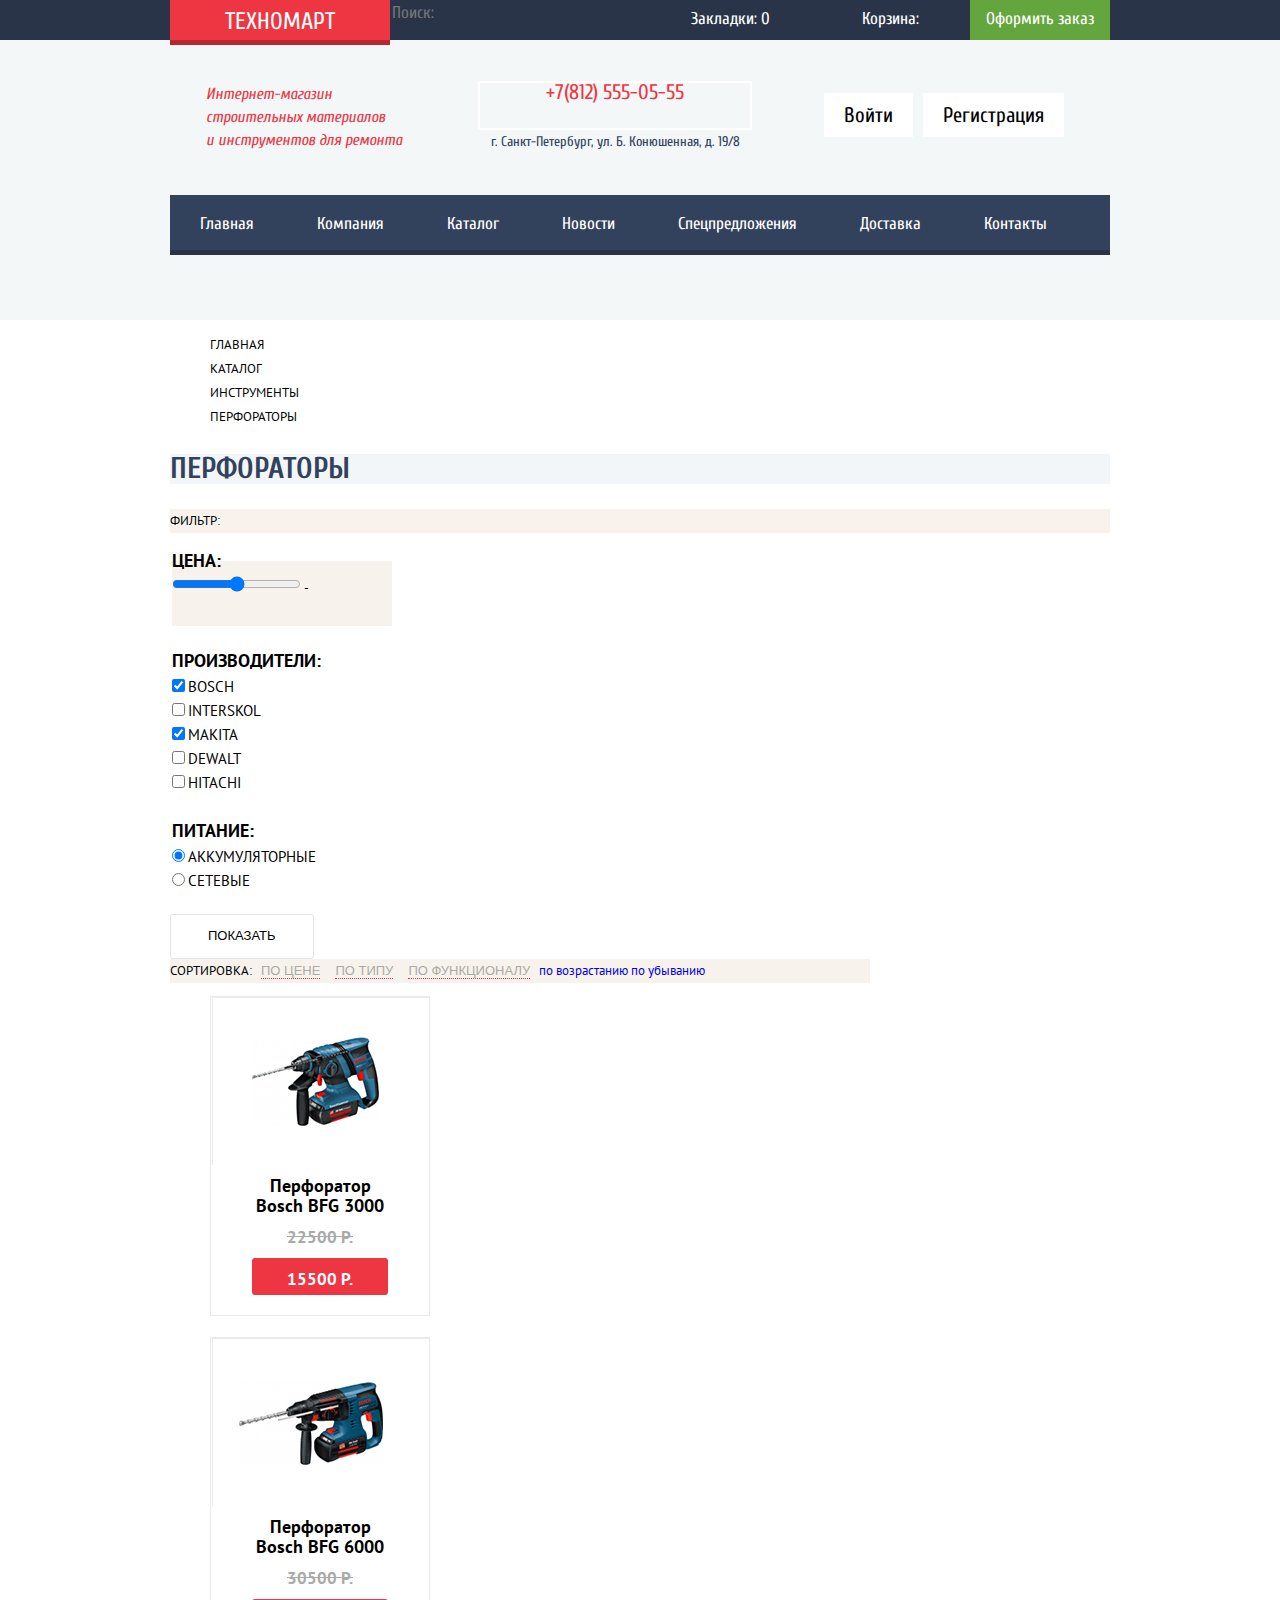
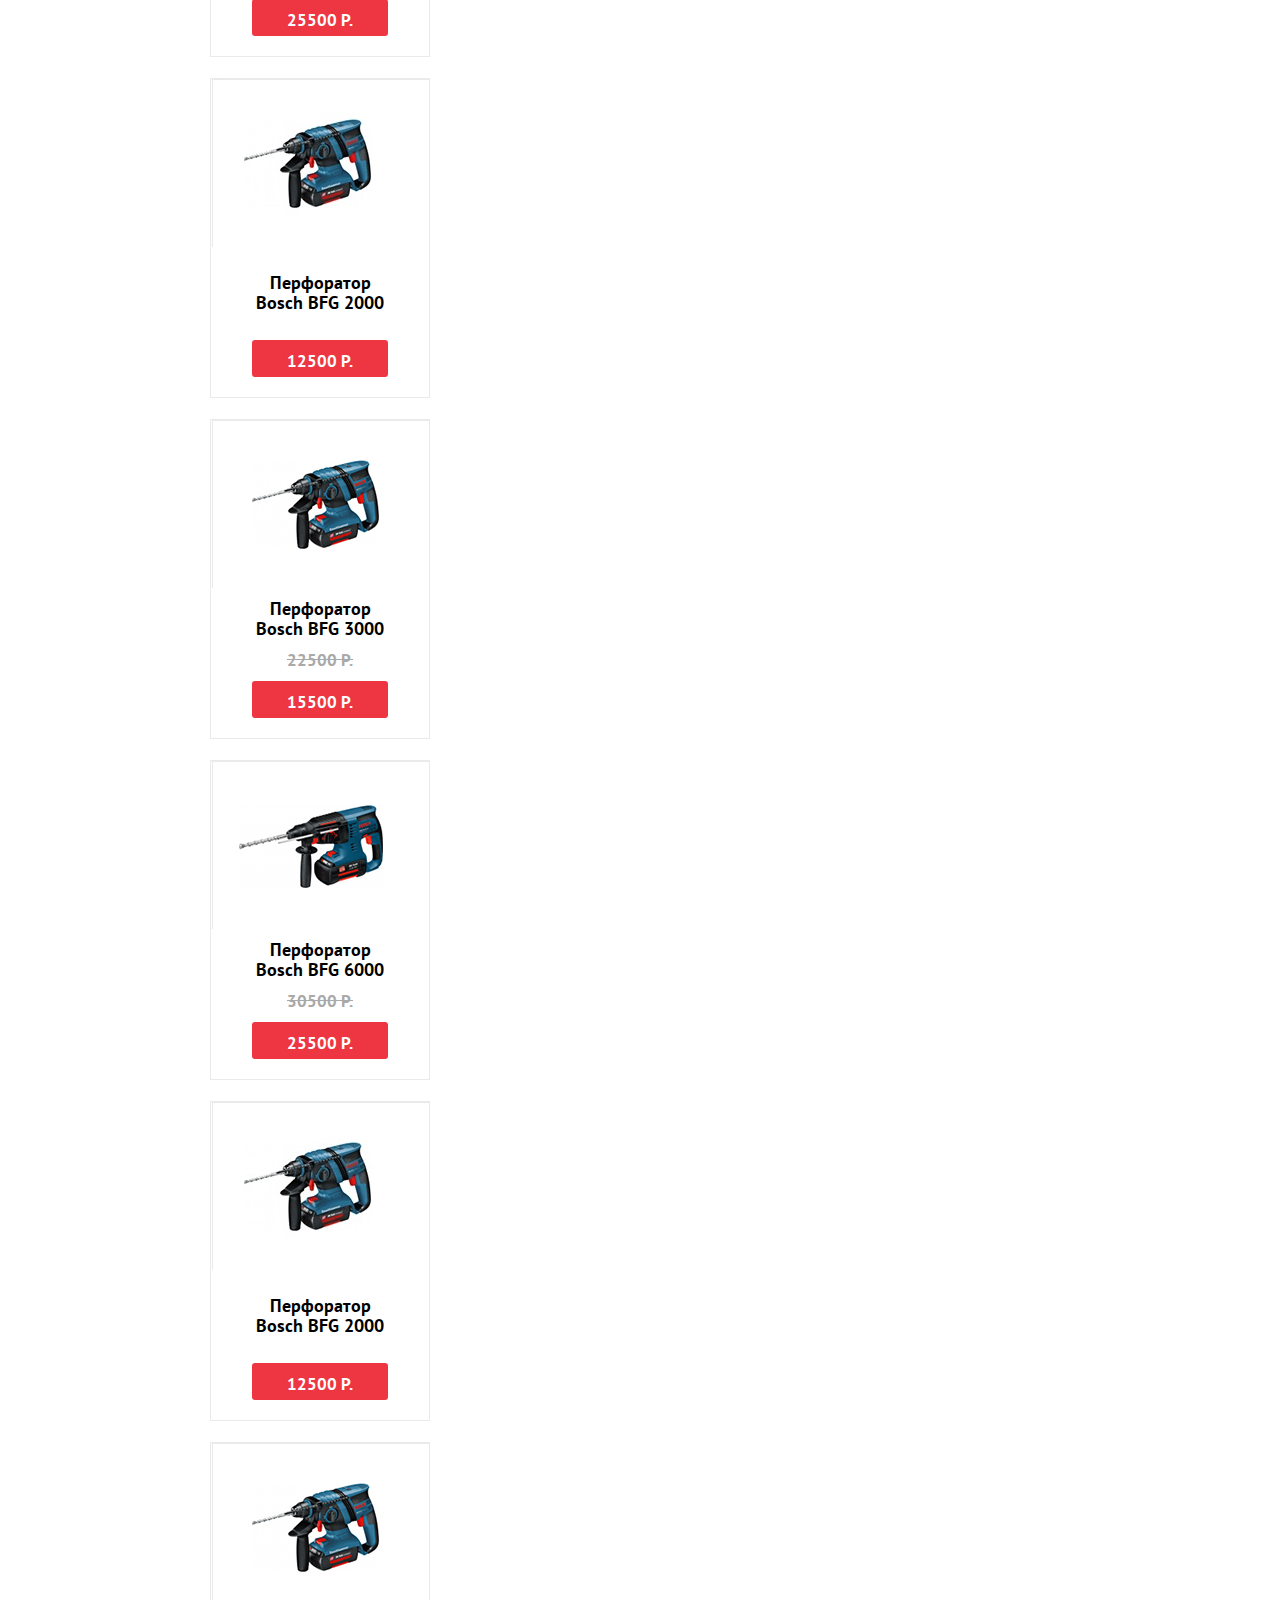
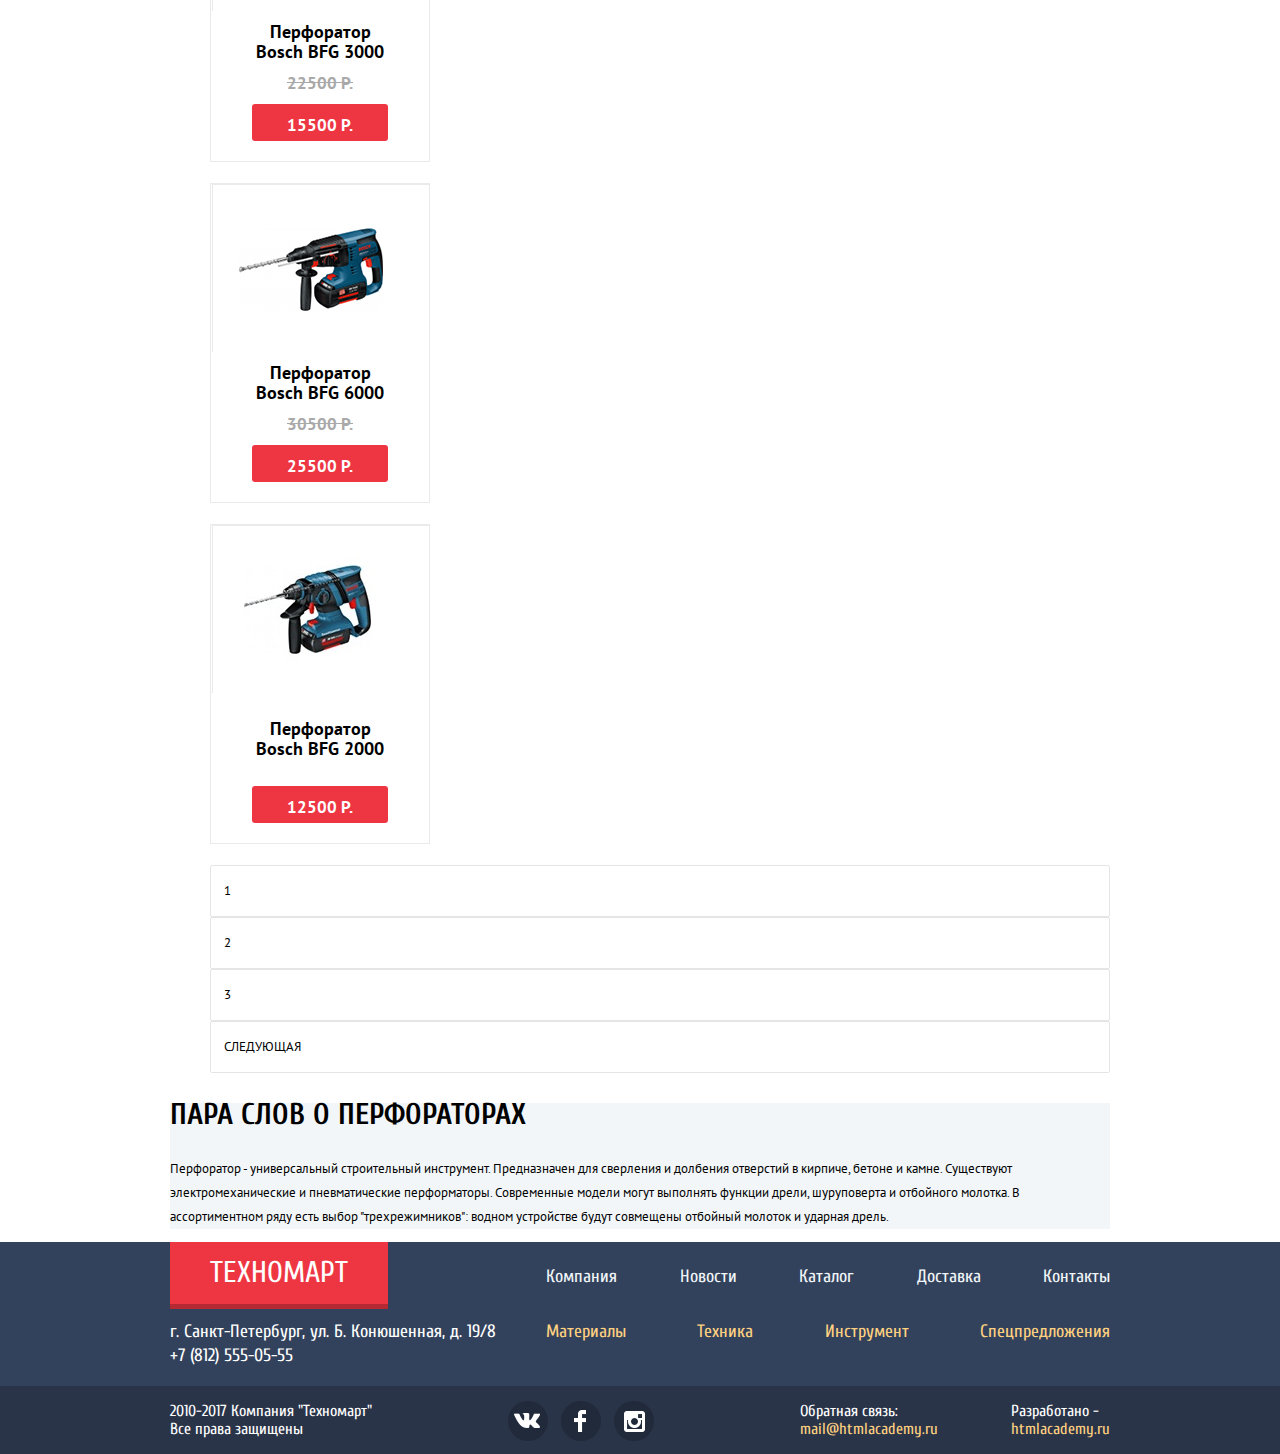
==== commit db7331ba: "Правки index.html" ====
--- a/catalog.html
+++ b/catalog.html
@@ -5,45 +5,43 @@
     <title>HTML Academy: Техномарт</title>
     <link href="css/normalize.css" rel="stylesheet">
     <link href="css/style.css" rel="stylesheet">
+    <link href="https://fonts.googleapis.com/css?family=Cuprum:400,400i,700|PT+Sans:400,700&amp;subset=cyrillic" rel="stylesheet">
   </head>
   <body>
-    <header class="page-header">
-        <div class="header-top">
-            <ul>
-                <li class="logo"><a href=""></a></li>
-                <li class="search"><a href="">Поиск:</a></li>
-                <li class="favorites"><a href="">Закладки:</a></li>
-                <li class="cart"><a href="">Корзина: 10</a></li>
-                <li ><a href="">Оформить заказ</a></li>
-            </ul>
-        </div>
-        
-        <section class="header-middle">
-            <p class="site-name">Интернет-магазин <br>строительных материалов <br>и инструментов для ремонта</p>
-            <div class="contacts">
-                <p class="phone-number">+7 (812) 555-05-05</p> 
-                <p class="address">г.Санкт-Петербург, ул. Б. Конюшенная, д.19/8</p>
-            </div>
-            <div class="account">
-                <span><a class="username">Равшан Джамшутович</a></span>
-                <ul>
-                  <li><a href="my-orders.html">Мои заказы</a></li>
-                  <li><a href="my-account.html">Личный кабинет</a></li>
-                </ul>
-            </div>                      
-        </section>
-        <nav class="main-menu">
-           <ul>
-               <li><a href="">Главная</a></li>
-               <li><a href="">Компания</a></li>
-               <li><a href="">Каталог</a></li>
-               <li><a href="">Новости</a></li>
-               <li><a href="">Спецпредложения</a></li>
-               <li><a href="">Доставка</a></li>
-               <li><a href="">Контакты</a></li>
-           </ul>
-            
-        </nav>
+   <header class="page-header">
+     <div class="header-top-bg">
+      <ul class="header-top">
+        <li class="logo"><a href="" aria-label="Техномарт">Техномарт</a></li>
+        <li class="search"><input type="search" id="search" placeholder="Поиск:" /></li>
+        <li class="favorites"><a href="">Закладки: 0</a></li>
+        <li class="cart"><a href="">Корзина:</a></li>
+        <li ><a href="">Оформить заказ</a></li>
+      </ul>
+      </div>
+      <div class="container-bg">
+    <section class="header-middle">
+      <p class="site-name">Интернет-магазин <br>строительных материалов <br>и инструментов для ремонта</p>
+      <div class="middle-info">
+        <span class="phone">+7(812) 555-05-55</span>
+        <p class="address">г. Санкт-Петербург, ул. Б. Конюшенная, д. 19/8</p>
+      </div>
+      <ul class="user-navigation">
+        <li><a class="button-account" href="login.html">Войти</a></li>
+        <li><a class="button-account" href="reg.html">Регистрация</a></li>
+       </ul>
+     </section>
+     <nav class="main-menu">
+       <ul>
+         <li><a href="">Главная</a></li>
+         <li><a href="">Компания</a></li>
+         <li><a href="">Каталог</a></li>
+         <li><a href="">Новости</a></li>
+         <li><a href="">Спецпредложения</a></li>
+         <li><a href="">Доставка</a></li>
+         <li><a href="">Контакты</a></li>
+       </ul>
+     </nav>
+     </div>
     </header>
     <main class="container">
        <ul class="breadcrumbs">
@@ -181,11 +179,11 @@
             <p>Перфоратор - универсальный строительный инструмент. Предназначен для сверления и долбения отверстий в кирпиче, бетоне и камне. Существуют электромеханические и пневматические перформаторы. Современные модели могут выполнять функции дрели, шуруповерта и отбойного молотка. В ассортиментном ряду есть выбор "трехрежимников": водном устройстве будут совмещены отбойный молоток и ударная дрель.</p>
         </article>
     </main>
-    <footer>
+        <footer>
         <section class="footer-top">
-           <h2 class="visually-hidden">Футер верх</h2>
+           <!-- <h2 class="visually-hidden">Футер верх</h2> -->
+           <a class="logo" href="index.html">Техномарт</a>
             <ul>
-                <li><a href="">Техномарт</a></li>
                 <li><a href="">Компания</a></li>
                 <li><a href="">Новости</a></li>
                 <li><a href="">Каталог</a></li>
@@ -194,8 +192,8 @@
             </ul>
         </section>
         <section class="footer-middle">
-            <h2 class="visually-hidden">Футер середина</h2>
-            <p class="footer-contacts">г. Санкт-Петербург, ул. Б. Конюшенная, д. 19/8 <br> +7(812)555-05-55</p>
+             <!-- <h2 class="visually-hidden">Футер середина</h2> -->
+            <p class="footer-contacts">г. Санкт-Петербург, ул. Б. Конюшенная, д. 19/8 <br> +7 (812) 555-05-55</p>
             <ul>
                 <li><a href="#">Материалы</a></li>
                 <li><a href="#">Техника</a></li>
@@ -204,15 +202,17 @@
             </ul>
         </section>
         <section class="footer-bottom">
-           <h2 class="visually-hidden">Футер низ</h2>
+           <div class="container">
+            <!-- <h2 class="visually-hidden">Футер низ</h2> -->
             <p>2010-2017 Компания "Техномарт" <br> Все права защищены</p>
-            <ul class="social-buttons">
-                <li><a class="social-btn-vk" href="#">Вконтакте</a></li>
-                <li><a class="social-btn-fb" href="#">Фейсбук</a></li>
-                <li><a class="social-btn-ig" href="#">Инстаграм</a></li>
-            </ul>
-            <p class="footer-feedback">Обратная связь: <br> <a href="">mail@htmlacademy.ru</a></p>
-            <p class="copyright">Разработано -<br> <a href="www.htmlacademy.ru">htmlacademy.ru</a></p>
+            <div class="share">
+                <a class="social social-vk" href="http://www.vk.ru#"></a>
+                <a class="social social-fb" href="http://www.facebook.com#"></a>
+                <a class="social social-ig" href="http://www.instagram.com#"></a>
+            </div>
+            <p class="footer-feedback">Обратная связь: <br> <a href="mailto:mail@htmlacademy.ru">mail@htmlacademy.ru</a></p>
+            <p class="copyright">Разработано -<br> <a href="http://www.htmlacademy.ru">htmlacademy.ru</a></p>
+            </div>
         </section>
     </footer>
   </body>
--- a/css/style.css
+++ b/css/style.css
@@ -7,6 +7,13 @@
     color: #000;
     background-color: #fff;
 }
+
+html,
+body {
+  min-width: 940px;
+  min-height: 1750px;
+}
+
 a {
     text-decoration: none;
 }
@@ -16,12 +23,25 @@
 }
 
 .page-header {
-    /*height: 320px;*/
     background-color: #f3f7f8;
+    height: 320px;
+    width: 100%;
+}
+
+.header-top-bg {
+    background-color: #293449;
+    height: 40px;
+    width: 100%;
 }
 
 .header-top {
-    background-color: #212a3a;
+	width: 940px;
+    display: flex;
+    margin: 0 auto;
+    padding: 0;
+    height: 40px;
+    background-color: #293449;
+    text-align: center;
 }
 
 .header-top a {
@@ -29,30 +49,40 @@
     font-size: 17px;
     line-height: 18px;
     text-decoration: none;
-    color: #fff;
+    color: #fff; 
+		align-items: center;
+}
+
+.header-top li:first-child {
+  	display: inline-block;
+    width: 220px;
+    height: 40px;
+    background-color: #ee3643;
+    box-shadow: 0 5px 0 0 #b52933;    
 }
 
 .header-top li:first-child a {
-    padding: 13px 50px;
-    background-color: #ee3643;
-    border-bottom: 5px solid #b52933;
+  	display: block;
+    height: 100%;
     font-family: "Cuprum", "Arial", sans-serif;
     font-size: 24px;
     line-height: 24px;
     text-transform: uppercase;
     text-decoration: none;
     color: #fff;
+  	padding-top: 10px;
 }
 
 .header-top li:nth-child(2) {
     font-family: "Cuprum", "Arial", sans-serif;
     font-size: 17px;
-    
-}
+}
+
 input[type=search] {
-    width: 270px;
-    background-color: #212a3a;
+    width: 260px;
+    background-color: #293449;
     border: none;
+    font: inherit;
     font-size: 17px;
     color: #000;
 }
@@ -66,28 +96,50 @@
     font-size: 17px;
 }
 
-.header-top li:nth-child(3):hover a,
-.header-top li:nth-child(4):hover a {
+.header-top li:nth-child(3),
+.header-top li:nth-child(4) {
+  	display: inline-block;
+    width: 160px;
+    height: 40px;
+}
+
+.header-top li:nth-child(3) a,
+.header-top li:nth-child(4) a {
+  	display: block;
+    height: 100%;
+    padding-top: 10px;
+}
+
+.header-top li:last-child {
+    display: inline-block;
+    width: 140px;
+    height: 40px;
+    background-color: #63a63e;
+}
+
+.header-top li:last-child a {
+    display: block;
+    height: 100%;
+    padding-top: 10px;
+}
+
+.header-top li:nth-child(3):hover,
+.header-top li:nth-child(4):hover {
     background-color: #212a3a;
 }
 
-
-.header-top li:last-child a {
-    background-color: #63a63e;
-}
-
-.header-top li:first-child:hover a {
+.header-top li:first-child:hover {
     background-color: #ca2c37;
-    border-bottom: 5px solid #9a212a;
-}
-
-.header-top li:last-child:hover a {
+    box-shadow: 0 5px 0 0 #9a212a;
+}
+
+.header-top li:last-child:hover {
     background-color: #5fbb2d;
 }
 
-.header-top li:first-child:active a {
+.header-top li:first-child:active {
     background-color: #ba2732;
-    border-bottom: 5px solid #8e1e26;
+    box-shadow: 0 5px 0 0 #8e1e26;
 }
 
 .header-top li:nth-child(3):active a,
@@ -96,33 +148,74 @@
     opacity: 0.6;
 }
 
-.header-top li:last-child:active a {
+.header-top li:last-child:active {
     background-color: #518534;
     opacity: 0.51;
 }
 
+.container-bg {
+	width: 940px;
+	margin: 0 auto;	
+	display: flex;
+    flex-direction: column;
+    align-content: space-around;
+}    
+
+.header-middle {
+    width: 940px;
+    display: flex;
+    align-items: center;   
+    justify-content: space-around;
+    padding: 27px 0;
+}
+
+.header-middle ul {
+    display: flex;  
+}
+
+.header-middle li {
+    padding-right: 10px;
+}
+
 .site-name {
+    width: 200px;
     font-family: "Cuprum", "Arial", sans-serif;
     font-style: italic;
     font-size: 16px;
     line-height: 23px;
+    padding-left: 0px;
     color: #ee3643;
 }
 
-.contacts .phone-number {
-    width: 264px;
-    height: 40px;
+.middle-info {
+    display: flex;
+    flex-direction: column;
+    align-items: center;
+}
+
+.middle-info .phone {
+    width: 270px;
+    height: 45px;
     font-family: "Cuprum", "Arial", sans-serif;
     font-size: 21px;
     line-height: 18px;
+    text-align: center;
+    margin: 0;
     color: #ee3643;
     border: 2px solid #fff;
 }
-.contacts .address {
+
+.middle-info .address {
+    margin: 0;
     font-family: "Cuprum", "Arial", sans-serif;
     font-size: 14px;
     line-height: 24px;
     color: #32425c;
+}
+
+.user-navigation {
+    margin: 0;
+    padding: 0;
 }
 
 .button-account {
@@ -136,21 +229,41 @@
 }
 
 .main-menu {
-    background-color: #32425c;
-    border-bottom: 5px solid #293449;
-}
-
+  	width: 100%;
+    margin-bottom: 60x;
+}
+
+.main-menu ul {
+  	width: 100%;
+    height: 55px;
+	margin: 0;
+  	padding: 0;  
+  	background-color: #32425c;
+    box-shadow: 0 5px 0 0 #293449;  
+}
+
+.main-menu li {
+	display: inline-block;
+ }
+
+.main-menu li:hover {
+    background-color: #293449;
+}
 
 .main-menu a {
+  	display: block;
     font-family: "Cuprum", "Arial", sans-serif;
     font-size: 17px;
     line-height: 17px;
     text-decoration: none;
     color: #fff;
+    padding: 20px 30px;
+    vertical-align: bottom;
+  	
 }
 
 .button {
-    width: 195px;
+    width: auto;
     height: 38px;
     padding: 14px 50px;
     font-family: "Cuprum", "Arial", sans-serif;
@@ -161,49 +274,110 @@
     border-radius: 3px;
     color: #fff;
     background-color: #ee3643;
-}
-
-.catalog-list li  {
-    width: 300px;
-    height: 123px;
-}
-
-.catalog-list li h2 {
+    box-sizing: border-box;
+}
+
+.button:hover {
+	background-color: #ca2c37;
+}
+
+.button:active {
+	background-color: #ba2732;
+}
+
+.container {
+    width: 940px;
+    margin: 0 auto;
+    padding: 0 10px;
+}
+
+.catalog-list {
+    display: flex;
+    flex-direction: row;
+    justify-content: space-between;
+    flex-wrap: wrap;
+		margin-top: 60px;
+}
+
+.catalog-list ul:first-child {
+    display: flex;
+    flex-direction: row;
+    justify-content: space-between;
+    width: 100%;
+		margin: 0;
+		padding: 0;        
+}
+
+.catalog-list ul:first-child li  {
+    display: flex;
+		flex-direction: column;
+		justify-content: space-around;
+		align-content: space-around;
+		align-items: flex-start;
+		flex-wrap: wrap;
+		width: 300px;
+    height: 120px;
+		padding: 10px 0;
+		box-sizing: border-box;
+}
+
+.catalog-list ul:first-child li h2 {
     font-family: "Cuprum", "Arial", sans-serif;
     font-weight: bold;
     font-size: 24px;
     line-height: 30px;
     color: #fff;
+		padding: 0;
+		margin: 0;
+		
 }
 
 .button-catalog {
+		display: inline-block;
     width: 135px;
-    height: 38px;
-    padding: 14px 24px;
-    font-family: "Cuprum", "Arial", sans-serif;
+    padding: 14px 0;
+    text-align: center;
+		font-family: "Cuprum", "Arial", sans-serif;
     font-size: 14px;
     line-height: 18px;
     text-decoration: none;
     text-transform: uppercase;
     color: #fff;
     border-radius: 3px;
-    background: rgba(0, 0, 0, 0.1);   
-}
-
-.catalog-list li:first-child  {
+    background: rgba(0, 0, 0, 0.1);
+		box-sizing: border-box; 
+}
+
+.catalog-list ul:first-child li:first-child  {
     background-color: #ffbf47;
 }
 
-.catalog-list li:nth-child(2)  {
+.catalog-list ul:first-child li:nth-child(2)  {
     background-color: #3bbce3;
 }
-.catalog-list li:last-child  {
+.catalog-list ul:first-child li:last-child  {
     background-color: #dc91d8;
 }
 
+.features-list {
+    display: flex;
+    flex-direction: column;
+    justify-content: space-around;
+    width: 300px;
+		margin: 0;
+		padding: 0;
+}
+
 .features-list li {
-    width: 300px;
-    height: 123px;
+    display: flex;
+		flex-direction: column;
+		justify-content: space-around;
+		align-content: space-around;
+		flex-wrap: wrap;
+		width: 300px;
+    height: 120px;
+		padding: 10px 0;
+		box-sizing: border-box;
 }
 
 .features-list li h2 {
@@ -212,6 +386,8 @@
     font-size: 24px;
     line-height: 30px;
     color: #fff;
+		padding: 0;
+		margin: 0;
 }
 
 .features-list li:first-child  {
@@ -230,44 +406,62 @@
     text-transform: uppercase;
 }
 
-.gallery p {
+.gallery span {
     font-family: "PT Sans", "Arial", sans-serif;
     font-size: 18px;
     line-height: 24px;
 }
 
+.gallery-content {
+		padding: 0;
+		margin: 0;
+}
+
 .popular-items {
-    width: auto;
-    height: 100px;
+    display: flex;
+    align-items: center;
+    justify-content: space-between;
+    box-sizing: border-box;
+    width: 100%;
+    height: 89px;
+    padding: 0 24px 0 30px;
     background-color: #f9f5f0;
 }
 .popular-items h2 {
     font-family: "Cuprum", "Arial", sans-serif;
     font-size: 30px;
-    line-height: 30px;
+    1line-height: 30px;
     text-transform: uppercase;
     color: #32425c;
 }
 
+.popular-list ul {
+    display: flex;
+    justify-content: space-between;
+    padding: 0;
+}
+
 .preview-item {
+    display: flex;
+    flex-direction: column;
+    justify-content: space-between;
+    align-items: center;
     width: 218px;
     height: 318px;
     background-color: #fff;
     border: 1px solid #eaeaea;
-}
-/* ховер
-.preview-item {
-    width: 218px;
-    height: 318px;
-    background-color: #fff;
-    border: 1px solid #eaeaea;
-}
-*/
-.preview-item h2 {
+    margin-bottom: 21px;
+}
+
+.preview-item h3 {
+    width: 70%;
     font-family: "PT Sans", "Arial", sans-serif;
     font-size: 18px;
     font-weight: bold;
     line-height: 20px;
+    text-align: center;
+    word-wrap: break-word;
+    margin: 0;
 }
 
 .preview-item p {
@@ -277,6 +471,7 @@
     line-height: 18px;
     color: #a9a9a9;
     text-decoration: line-through;
+    margin: 0;
 }
 
 .preview-item span {
@@ -284,19 +479,27 @@
     height: 37px;
     background-color: #ee3643;
     border-radius: 3px;
+    box-sizing: border-box;
     padding: 12px 35px;
     font-family: "PT Sans", "Arial", sans-serif;
     font-weight: bold;
     font-size: 17px;
     line-height: 18px;
     color: #fff;
+    margin-bottom: 20px;
 }
 
 .popular-brands {
-    width: auto;
-    height: 100px;
+    display: flex;
+    align-items: center;
+    justify-content: space-between;
+    box-sizing: border-box;
+    width: 100%;
+    height: 89px;
+    padding: 0 24px 0 30px;
     background-color: #f9f5f0;
 }
+
 .popular-brands h2 {
     font-family: "Cuprum", "Arial", sans-serif;
     font-size: 30px;
@@ -305,15 +508,45 @@
     color: #32425c;
 }
 
+.brands-list ul {
+    display: flex;
+    flex-wrap: wrap;
+    justify-content: space-between;
+		align-content: center;
+    padding: 0;
+}
+
 .preview-brands {
     width: 220px;
-    height: 141px;
-    background-color: #fff;
+    height: 140px;
+    display: flex;
+		justify-content: center;
+		align-items: center;
+		background-color: #fff;
     border: 1px solid #eaeaea;
+		vertical-align: middle;
+		margin-bottom:20px;
+}
+
+.preview-brands img {
+    max-width: 100%;
+    height: auto;
+    border: none;
 }
 
 .services {
-    background-color: #f4f8f9;
+		background-color: #f4f8f9;
+}
+
+.services .container {
+		width: 980px;
+		margin: 0 auto;
+}
+
+.services-info {
+		box-sizing: border-box;
+		margin-bottom: 77px;
+		padding-top: 68px;
 }
 
 .services h2 {
@@ -322,6 +555,73 @@
     line-height: 24px;
     text-transform: uppercase;
     color: #000;
+		margin: 0;
+}
+
+.features {
+   	width: 940px;
+}
+
+.features ul {
+		float: left;
+		width: 300px;
+		padding: 0;
+		margin: 0;
+		display: block;
+}
+
+.features li {
+		position: relative;
+		vertical-align: middle;
+		height: 61px;
+		width: 240px;
+		background-color: #32425c;
+		padding-left: 22px;
+		box-sizing: border-box;
+}
+
+.features a {
+		position: absolute;
+		top: 25%;		
+}
+
+
+.features li:first-child {
+		background-color: #fff;
+}
+
+.features li:first-child a {	
+		color: #32425c;
+}
+
+.features li:hover {
+		background-color: #293449;
+}
+
+.features li:first-child:hover a {
+		color: #fff;
+}
+
+.features li a {
+		font-family: "Cuprum", "Arial", sans-serif;
+    font-size: 21px;
+		font-weight: bold;
+		line-height: 30px;
+		color: #fff;
+}
+
+.features li a {
+		color: #fff;
+}
+
+.delivery {
+		display: block;
+		
+		width: 70%;
+		height: 300px;
+		background-image: url(../img/services-1.png);
+    background-position: 100% 150%;
+    background-repeat: no-repeat;
 }
 
 .delivery h3 {
@@ -332,12 +632,43 @@
     color: #32425c;
 }
 
+
+.about {
+    display: flex;
+		justify-content: center;
+		align-content: flex-start; 
+		height: auto;
+}
+
+.about-us {
+		width: 65%;
+		height: 100%;
+}
+
+.about-us p {
+		width: 90%;
+}
+
 .about h3 {
     font-family: "Cuprum", "Arial", sans-serif;
     font-size: 30px;
     line-height: 24px;
     text-transform: uppercase;
     color: #000;
+}
+
+.contacts {
+		float: right;
+		width: 35%;
+		height: 420px;
+}
+
+.contacts img {
+		margin-bottom: 40px;
+}
+
+.delivery-company {
+		margin-top: 30px;
 }
 
 .delivery-company li {
@@ -345,25 +676,25 @@
     font-size: 18px;
     line-height: 20px;
     color: #000;
+		padding-bottom: 20px; 
 }
 
 footer {
-    background-color: #32425c;
+		background-color: #32425c;
 }
 
 .footer-top {
-    background-color: #32425c;
-}
-
-.footer-top a {
-    font-family: "Cuprum", "Arial", sans-serif;
-    font-size: 18px;
-    line-height: 24px;
-    color: #fff;
-}
-
-.footer-top li:first-child a {
-    padding: 17px 40px;
+		width: 940px;
+		margin: 0 auto;
+		height: 60px;
+		display: flex;
+		justify-content: space-between;
+		align-items: baseline;
+		background-color: #32425c;
+}
+
+.footer-top .logo {
+    padding: 16px 40px;
     font-family: "Cuprum", "Arial", sans-serif;
     font-size: 30px;
     line-height: 30px;
@@ -371,10 +702,44 @@
     text-decoration: none;
     color: #fff;
     background-color: #ee3643;
-    border-bottom: 5px solid #b52933;
+		box-shadow: 0 5px 0 0 #b52933; 
+}
+
+.footer-top > a:hover{
+		background-color: #ca2c37;
+}
+
+.footer-top ul {
+    display: flex;
+		justify-content: space-between;
+		width: 60%;
+}
+
+.footer-top a {
+    font-family: "Cuprum", "Arial", sans-serif;
+    font-size: 18px;
+    line-height: normal;
+    color: #f1f5f7;
+}
+
+.footer-top li:hover a {
+    color: #f1f5f7;
+    border-bottom: 1px solid #f1f5f7;
+}
+
+.footer-top li:active a {
+    color: #f1f5f7;
+    opacity: 0.5;
+    border-bottom: none;
 }
 
 .footer-middle {
+		width: 940px;
+    display: flex;
+		align-content: ;
+		align-items: baseline;
+		justify-content: space-between;
+		margin: 0 auto;
     background-color: #32425c;
 }
 
@@ -385,22 +750,75 @@
     color: #fff;
 }
 
+.footer-middle ul {
+    display: flex;
+		justify-content: space-between;
+		width: 60%;
+}
+
 .footer-middle a {
     font-family: "Cuprum", "Arial", sans-serif;
     font-size: 18px;
     line-height: 24px;
     color: #ffd180;
+}
+
+.footer-middle li:hover a {
+    border-bottom: 1px solid #ffd180;
+}
+
+.footer-middle li:active a {
+    opacity: 0.5;
+    border-bottom: none;
 }
 
 .footer-bottom {
     background-color: #293449;
 }
 
+.footer-bottom .container {
+		margin: 0 auto;	
+		display: flex;
+		justify-content: space-between;
+}
+
 .footer-bottom p {
     font-family: "Cuprum", "Arial", sans-serif;
     font-size: 16px;
-    line-height: 18px;
+    line-height: normal;
     color: #fff;
+}
+
+.footer-bottom .share {
+   	width: 30%;
+		text-align: center;
+}
+
+.social {
+    display: inline-block;
+    width: 40px;
+    height: 40px;
+    margin-right: 10px;
+		background: #212a3a url("../img/social-icon.png") no-repeat; 
+    vertical-align: middle;
+		border-radius: 50px;
+		margin-top: 15px;
+}
+
+.social-vk {
+	background-position: 6px 50%;
+}
+
+.social-fb {
+		background-position: -39px 50%;
+}
+
+.social-ig{
+		background-position: -82px 10px;    
+}
+
+.share .social a:hover {
+		color: #ee3643;
 }
 
 .footer-bottom a {
@@ -408,6 +826,17 @@
     font-size: 16px;
     line-height: 18px;
     color: #ffd180;
+}
+
+.footer-bottom .footer-feedback a:hover,
+.footer-bottom .copyright a:hover{
+    border-bottom: 1px solid #ffd180;
+}
+
+.footer-bottom .footer-feedback a:active,
+.footer-bottom .copyright a:active {
+    color: #ee3643;
+    border-bottom: none;
 }
 
 /* КАТАЛОГ */
@@ -559,58 +988,3 @@
     font-size: 13px;
     line-height: 24px;
 }
-
-
-
-
-
-
-
-
-
-
-
-
-
-
-
-
-
-
-
-
-
-/*
-a.arrow {
-    display: inline-block;
-    margin: 0 10px;
-    font-size: 0;
-    
-}
-
-.arrow::before {
-    content: "";
-    display: inline-block;
-    border: 20px solid #acaaa5;
-    border-right-width: 10px;
-    border-left-width: 10px;
-    border-right-color: transparent;
-    border-left-color: transparent;
-}
-
-.arrow::before:hover {
-    border: 20px solid #000;
-}
-
-.arrow::before:active {
-    border: 20px solid #fff;
-}
-
-.arrow-up::before {
-    border-top-width: 0;
-}
-
-.arrow-down::before {
-    border-bottom-width: 0;
-}
-*/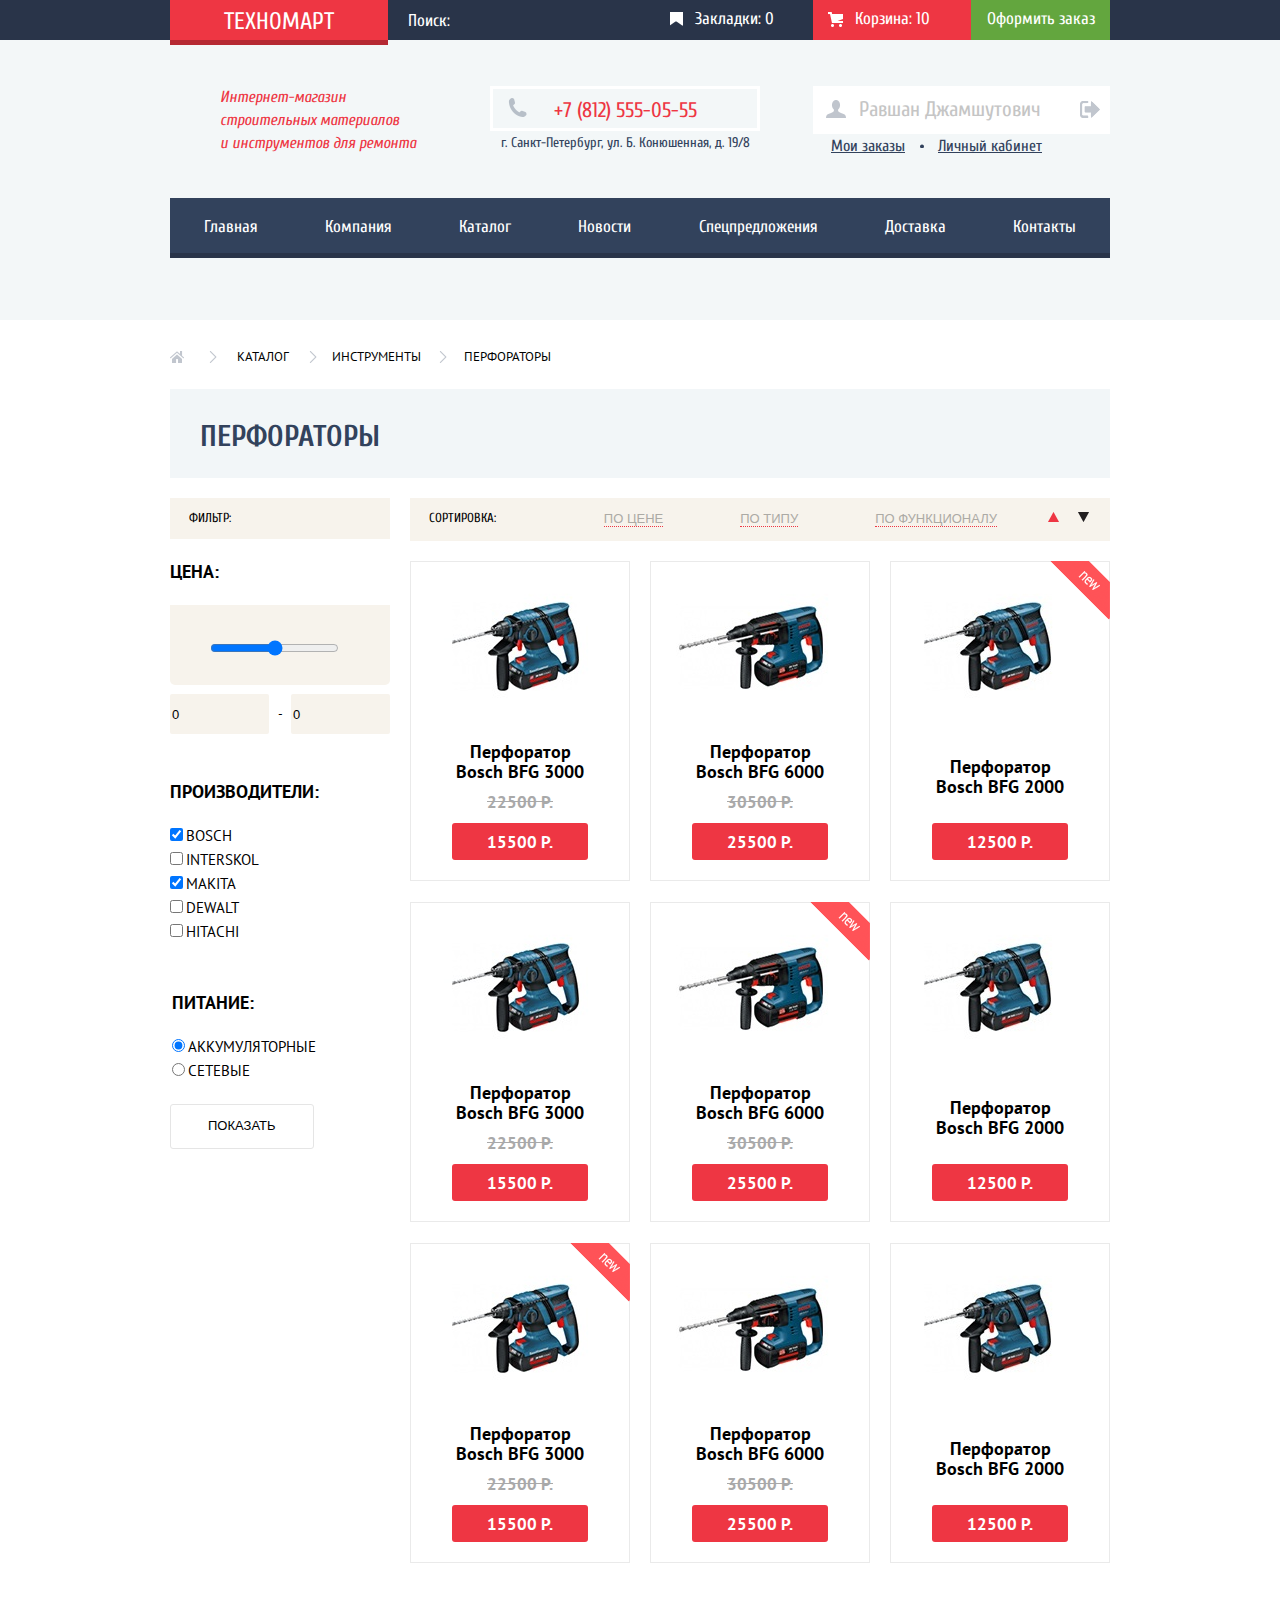
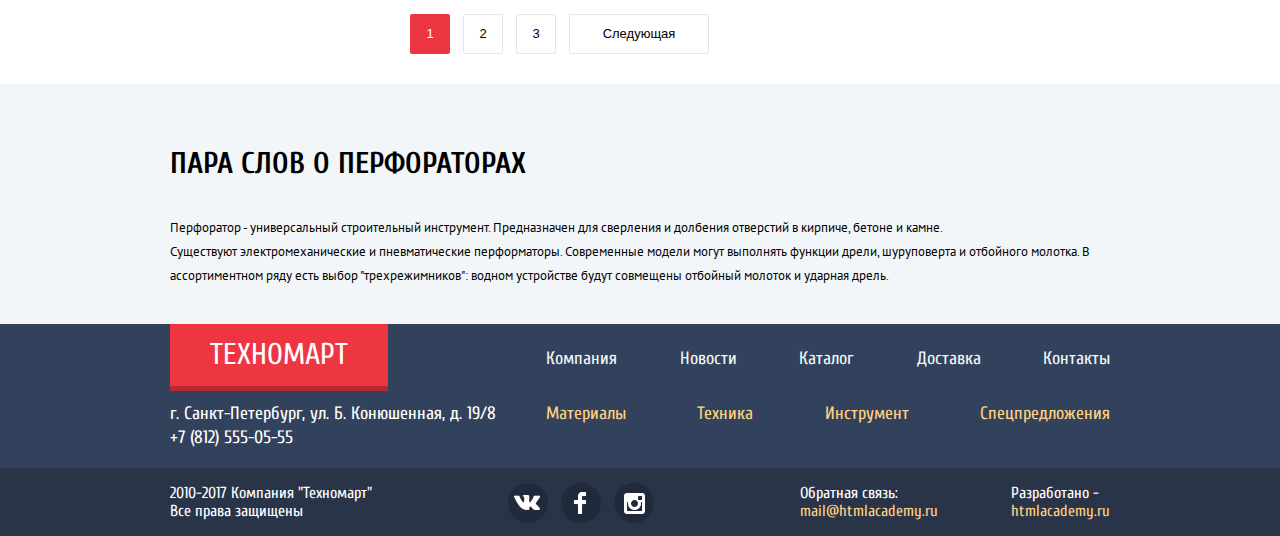
==== commit 4d861ceb: "Финальная проверка #1" ====
--- a/catalog.html
+++ b/catalog.html
@@ -8,176 +8,251 @@
     <link href="https://fonts.googleapis.com/css?family=Cuprum:400,400i,700|PT+Sans:400,700&amp;subset=cyrillic" rel="stylesheet">
   </head>
   <body>
-   <header class="page-header">
-     <div class="header-top-bg">
-      <ul class="header-top">
-        <li class="logo"><a href="" aria-label="Техномарт">Техномарт</a></li>
-        <li class="search"><input type="search" id="search" placeholder="Поиск:" /></li>
-        <li class="favorites"><a href="">Закладки: 0</a></li>
-        <li class="cart"><a href="">Корзина:</a></li>
-        <li ><a href="">Оформить заказ</a></li>
-      </ul>
+    <header class="page-header">
+      <div class="header-top-bg">
+        <ul class="header-top">
+          <li class="logo"><a href="" aria-label="Техномарт">Техномарт</a></li>
+          <li class="search"><input type="search" id="search" placeholder="Поиск:" /></li>
+          <li class="favorites"><a href="">Закладки: 0</a></li>
+          <li class="cart not-empty"><a href="">Корзина: 10</a></li>
+          <li ><a href="">Оформить заказ</a></li>
+        </ul>
       </div>
       <div class="container-bg">
-    <section class="header-middle">
-      <p class="site-name">Интернет-магазин <br>строительных материалов <br>и инструментов для ремонта</p>
-      <div class="middle-info">
-        <span class="phone">+7(812) 555-05-55</span>
-        <p class="address">г. Санкт-Петербург, ул. Б. Конюшенная, д. 19/8</p>
-      </div>
-      <ul class="user-navigation">
-        <li><a class="button-account" href="login.html">Войти</a></li>
-        <li><a class="button-account" href="reg.html">Регистрация</a></li>
-       </ul>
-     </section>
-     <nav class="main-menu">
-       <ul>
-         <li><a href="">Главная</a></li>
-         <li><a href="">Компания</a></li>
-         <li><a href="">Каталог</a></li>
-         <li><a href="">Новости</a></li>
-         <li><a href="">Спецпредложения</a></li>
-         <li><a href="">Доставка</a></li>
-         <li><a href="">Контакты</a></li>
+        <section class="header-middle">
+          <p class="site-name">Интернет-магазин <br>строительных материалов <br>и инструментов для ремонта</p>
+          <div class="middle-info">
+            <span class="phone">+7 (812) 555-05-55</span>
+            <p class="address">г. Санкт-Петербург, ул. Б. Конюшенная, д. 19/8</p>
+          </div>
+          <div class="user-navigation user">
+            <a class="btn-account user" href="login.html">
+          <span class="icon-user"></span>
+          <span>Равшан Джамшутович</span>
+          <span class="icon-logout"></span>
+        </a>
+            <ul>
+              <li><a href="">Мои заказы</a></li>
+              <li><a href="">Личный кабинет</a></li>
+            </ul>
+          </div>
+        </section>
+        <nav class="main-menu">
+          <ul>
+            <li><a href="">Главная</a></li>
+            <li><a href="">Компания</a></li>
+            <li><a href="">Каталог</a></li>
+            <li><a href="">Новости</a></li>
+            <li><a href="">Спецпредложения</a></li>
+            <li><a href="">Доставка</a></li>
+            <li><a href="">Контакты</a></li>
        </ul>
      </nav>
      </div>
     </header>
     <main class="container">
-       <ul class="breadcrumbs">
-         <li><a href="#">Главная</a></li>
-         <li><a href="#">Каталог</a></li>
-         <li><a href="#">Инструменты</a></li>
-         <li><a href="#">Перфораторы</a></li>
+      <div class="container page">
+        <ul class="breadcrumbs">
+          <li><a href="index.html"></a></li>
+          <li><a href="#">Каталог</a></li>
+          <li><a href="#">Инструменты</a></li>
+          <li><a href="#">Перфораторы</a></li>
         </ul>
-        
         <section class="catalog-name">
-           <h2>Перфораторы</h2>
-        </section>
-       <div class="filters">
-           <p>Фильтр:</p>
-           <form class="filter" method="get" action="https://echo.htmlacademy.ru">
-                   <fieldset class="price">
-                           <legend>Цена:</legend>
-                           <input type="range" name="price-item" min="12500" max="25500">
-                           <output name="price-item-min"></output>
-                           -
-                           <output name="price-item-max"></output>
-                       </fieldset>
-                       <fieldset class="filter-vendors">
-                           <legend>Производители:</legend>
-                           <ul>
-                           <li class="filter-option">
-                               <input type="checkbox" name="Bosch" id="vendor-Bosch" value="Bosch" checked>
-                                <label for="vendor-Bosch">Bosch</label>
-                            </li>
-                           <li class="filter-option">
-                               <input type="checkbox" name="Interskol" id="vendor-Interskol" value="Interskol">
-                               <label for="vendor-Interskol">Interskol</label>
-                           </li>
-                           <li class="filter-option">
-                               <input type="checkbox" name="Makita" id="vendor-Makita" value="Makita" checked>
-                               <label for="vendor-Makita">Makita</label>
-                           </li>
-                           <li class="filter-option">
-                               <input type="checkbox" name="Dewalt" id="vendor-Dewalt" value="Dewalt">
-                               <label for="vendor-Dewalt">Dewalt</label>
-                           </li>
-                           <li class="filter-option">
-                               <input type="checkbox" name="Hitachi" id="vendor-Hitachi" value="Hitachi">
-                               <label for="vendor-Hitachi">Hitachi</label>
-                           </li>
-                           </ul>
-                       </fieldset>
-                       <fieldset>
-                           <legend>Питание:</legend>
-                           <ul>
-                               <li class="filter-option">
-                                   <input type="radio" name="Battery" id="type-battery" value="Battery" checked>
-                                   <label for="power-battery">Аккумуляторные</label>
-                               </li>
-                               <li class="filter-option">
-                                   <input type="radio" name="electric" id="type-electric" value="electric">
-                                   <label for="type-electric">Сетевые</label>
-                               </li>
-                           </ul>
-                       </fieldset>
-                       <button class="btn-apply-filter" type="submit">Показать</button>
-                   </form>
+          <h2>Перфораторы</h2>
+        </section>
+        <div class="main-catalog">
+          <div class="filters">
+            <p>Фильтр:</p>
+            <form class="filter" method="get" action="https://echo.htmlacademy.ru">
+              <section class="price-range">
+                <h3>Цена:</h3>
+                <div class="price">
+                    <input type="range" name="price-item" min="12500" max="25500">
+                </div>
+                <div class="price-controls">
+                  <input type="text" name="price-item-min" maxlength="5" size="5" value="0">
+                  -
+                  <input type="text" name="price-item-max" maxlength="5" size="5" value="0">  
+                </div>
+              </section>
+                <fieldset class="filter-vendors">
+                  <h3>Производители:</h3>
+                  <ul>
+                    <li class="filter-option">
+                      <input type="checkbox" name="Bosch" id="vendor-Bosch" value="Bosch" checked>
+                      <label for="vendor-Bosch">Bosch</label>
+                    </li>
+                    <li class="filter-option">
+                      <input type="checkbox" name="Interskol" id="vendor-Interskol" value="Interskol">
+                      <label for="vendor-Interskol">Interskol</label>
+                    </li>
+                    <li class="filter-option">
+                      <input type="checkbox" name="Makita" id="vendor-Makita" value="Makita" checked>
+                      <label for="vendor-Makita">Makita</label>
+                    </li>
+                    <li class="filter-option">
+                      <input type="checkbox" name="Dewalt" id="vendor-Dewalt" value="Dewalt">
+                      <label for="vendor-Dewalt">Dewalt</label>
+                    </li>
+                    <li class="filter-option">
+                      <input type="checkbox" name="Hitachi" id="vendor-Hitachi" value="Hitachi">
+                      <label for="vendor-Hitachi">Hitachi</label>
+                    </li>
+                  </ul>
+                </fieldset>
+                <fieldset>
+                  <h3>Питание:</h3>
+                  <ul>
+                    <li class="filter-option">
+                      <input type="radio" name="Battery" id="type-battery" value="Battery" checked>
+                      <label for="power-battery">Аккумуляторные</label>
+                    </li>
+                    <li class="filter-option">
+                      <input type="radio" name="electric" id="type-electric" value="electric">
+                      <label for="type-electric">Сетевые</label>
+                    </li>
+                  </ul>
+                </fieldset>
+                <button class="btn-apply-filter" type="submit">Показать</button>
+            </form>
          </div>
-       <div class="catalog">
-           <div class="sort-by">
-               <span>Сортировка:</span>
-               <button class="sort-by-price"><span>По цене</span></button>
-               <button class="sort-by-type"><span>По типу</span></button>
-               <button class="sort-by-func"><span>По функционалу</span></button>
-               <a class="arrow arrow-up" href="#">по возрастанию</a>
-               <a class="arrow arrow-down" href="#">по убыванию</a>
-           </div>
-            <ul>
-               <li class="preview-item">
-                    <img src="img/catalog/bosch-bfg-3000.jpg">
-                    <h3>Перфоратор Bosch BFG 3000</h3>
-                    <p>22500 P.</p>
-                    <span>15500 P.</span>
-                </li>
-                <li class="preview-item">
-                    <img src="img/catalog/bosch-bfg-6000.jpg">
-                    <h3>Перфоратор Bosch BFG 6000</h3>
-                    <p>30500 P.</p>
-                    <span>25500 P.</span>
-                </li>
-                <li class="preview-item">
-                    <img src="img/catalog/bosch-bfg-2000.jpg">
-                    <h3>Перфоратор Bosch BFG 2000</h3>
-                    <span>12500 P.</span>
-                </li>
-                <li class="preview-item">
-                    <img src="img/catalog/bosch-bfg-3000.jpg">
-                    <h3>Перфоратор Bosch BFG 3000</h3>
-                    <p>22500 P.</p>
-                    <span>15500 P.</span>
-                </li>
-                <li class="preview-item">
-                    <img src="img/catalog/bosch-bfg-6000.jpg">
-                    <h3>Перфоратор Bosch BFG 6000</h3>
-                    <p>30500 P.</p>
-                    <span>25500 P.</span>
-                </li>
-                <li class="preview-item">
-                    <img src="img/catalog/bosch-bfg-2000.jpg">
-                    <h3>Перфоратор Bosch BFG 2000</h3>
-                    <span>12500 P.</span>
-                </li>
-                <li class="preview-item">
-                    <img src="img/catalog/bosch-bfg-3000.jpg">
-                    <h3>Перфоратор Bosch BFG 3000</h3>
-                    <p>22500 P.</p>
-                    <span>15500 P.</span>
-                </li>
-                <li class="preview-item">
-                    <img src="img/catalog/bosch-bfg-6000.jpg">
-                    <h3>Перфоратор Bosch BFG 6000</h3>
-                    <p>30500 P.</p>
-                    <span>25500 P.</span>
-                </li>
-                <li class="preview-item">
-                    <img src="img/catalog/bosch-bfg-2000.jpg">
-                    <h3>Перфоратор Bosch BFG 2000</h3>
-                    <span>12500 P.</span>
-                </li>
+          <div class="catalog">
+            <div class="sort-by">
+              <span class="sort-text">Сортировка:</span>
+              <div class="sort-controls">
+              <button class="sort-by-price"><span>По цене</span></button>
+              <button class="sort-by-type"><span>По типу</span></button>
+              <button class="sort-by-func"><span>По функционалу</span></button>
+              <button class="arrow arrow-up" href="#"></button>
+              <button class="arrow arrow-down" href="#"></button>
+              </div>
+            </div>
+            <ul class="catalog-items">
+              <li>
+                <div class="preview-item">
+                  <div class="item-action">
+                    <button href="" class="buy">Купить</button>
+                    <button href="" class="favorites">В закладки</button>
+                  </div>
+                  <img src="img/catalog/bosch-bfg-3000.jpg">
+                  <h3>Перфоратор Bosch BFG 3000</h3>
+                  <p>22500 P.</p>
+                  <span>15500 P.</span>
+                </div>
+              </li>
+              <li>
+                <div class="preview-item">
+                  <div class="item-action">
+                    <button href="" class="buy">Купить</button>
+                    <button href="" class="favorites">В закладки</button>
+                  </div>
+                  <img src="img/catalog/bosch-bfg-6000.jpg">
+                  <h3>Перфоратор Bosch BFG 6000</h3>
+                  <p>30500 P.</p>
+                  <span>25500 P.</span>
+                </div>
+              </li>
+              <li>
+                <div class="preview-item">
+                  <span class="new-flag"></span>
+                  <div class="item-action">
+                    <button href="" class="buy">Купить</button>
+                    <button href="" class="favorites">В закладки</button>
+                  </div>
+                  <img src="img/catalog/bosch-bfg-2000.jpg">
+                  <h3>Перфоратор Bosch BFG 2000</h3>
+                  <span>12500 P.</span>
+                </div>
+              </li>
+              <li>
+                <div class="preview-item">
+                  <div class="item-action">
+                  <button href="" class="buy">Купить</button>
+                  <button href="" class="favorites">В закладки</button>
+                </div>
+                  <img src="img/catalog/bosch-bfg-3000.jpg">
+                  <h3>Перфоратор Bosch BFG 3000</h3>
+                  <p>22500 P.</p>
+                  <span>15500 P.</span>
+                </div>
+              </li>
+              <li>
+                <div class="preview-item">
+                  <span class="new-flag"></span>
+                  <div class="item-action">
+                    <button href="" class="buy">Купить</button>
+                    <button href="" class="favorites">В закладки</button>
+                  </div>
+                  <img src="img/catalog/bosch-bfg-6000.jpg">
+                  <h3>Перфоратор Bosch BFG 6000</h3>
+                  <p>30500 P.</p>
+                  <span>25500 P.</span>
+                </div>
+              </li>
+              <li>
+                <div class="preview-item">
+                  <div class="item-action">
+                  <button href="" class="buy">Купить</button>
+                  <button href="" class="favorites">В закладки</button>
+                </div>
+                  <img src="img/catalog/bosch-bfg-2000.jpg">
+                  <h3>Перфоратор Bosch BFG 2000</h3>
+                  <span>12500 P.</span>
+                </div>
+              </li>
+              <li>
+                <div class="preview-item">
+                  <span class="new-flag"></span>
+                  <div class="item-action">
+                    <button href="" class="buy">Купить</button>
+                    <button href="" class="favorites">В закладки</button>
+                  </div>
+                  <img src="img/catalog/bosch-bfg-3000.jpg">
+                  <h3>Перфоратор Bosch BFG 3000</h3>
+                  <p>22500 P.</p>
+                  <span>15500 P.</span>
+                </div>
+              </li>
+              <li>
+                <div class="preview-item">
+                  <div class="item-action">
+                    <button href="" class="buy">Купить</button>
+                    <button href="" class="favorites">В закладки</button>
+                  </div>
+                  <img src="img/catalog/bosch-bfg-6000.jpg">
+                  <h3>Перфоратор Bosch BFG 6000</h3>
+                  <p>30500 P.</p>
+                  <span>25500 P.</span>
+               </div>
+              </li>
+              <li>
+                <div class="preview-item">
+                  <div class="item-action">
+                    <button href="" class="buy">Купить</button>
+                    <button href="" class="favorites">В закладки</button>
+                  </div>
+                  <img src="img/catalog/bosch-bfg-2000.jpg">
+                  <h3>Перфоратор Bosch BFG 2000</h3>
+                  <span>12500 P.</span>
+                </div>
+              </li>
             </ul>
             <ul class="page-number">
-                <li><span>1</span></li>
-                <li><span>2</span></li>
-                <li><span>3</span></li>
-                <li><span>Следующая</span></li>
-            </ul>
+              <li><button class="page-number-item" disabled><span>1</span></button></li>
+              <li><button class="page-number-item"><span>2</span></button></li>
+              <li><button class="page-number-item"><span>3</span></button></li>
+              <li><button class="page-number-item">Следующая</button></li>
+            </ul>
+          </div>
         </div>
+        </div>
+      <div class="container article">
         <article class="category-info">
-            <h3>Пара слов о перфораторах</h3>
-            <p>Перфоратор - универсальный строительный инструмент. Предназначен для сверления и долбения отверстий в кирпиче, бетоне и камне. Существуют электромеханические и пневматические перформаторы. Современные модели могут выполнять функции дрели, шуруповерта и отбойного молотка. В ассортиментном ряду есть выбор "трехрежимников": водном устройстве будут совмещены отбойный молоток и ударная дрель.</p>
+          <h3>Пара слов о перфораторах</h3>
+          <p>Перфоратор - универсальный строительный инструмент. Предназначен для сверления и долбения отверстий в кирпиче, бетоне и камне. <br> Существуют электромеханические и пневматические перформаторы. Современные модели могут выполнять функции дрели, шуруповерта и отбойного молотка. В ассортиментном ряду есть выбор "трехрежимников": водном устройстве будут совмещены отбойный молоток и ударная дрель.</p>
         </article>
+      </div>
     </main>
         <footer>
         <section class="footer-top">
--- a/css/style.css
+++ b/css/style.css
@@ -78,29 +78,106 @@
     font-size: 17px;
 }
 
+.search-form {
+    display: inline-block;
+    position: relative;
+    width: 270px;   
+}
+
+.search-form .icon-search {
+    cursor: pointer;
+    left: 0px;
+    float: left;
+    width: 40px;
+    height: 40px;
+    background: url(../img/icon-search.png) no-repeat;
+    background-position: 50% 50%;
+    border: 0;
+}
+
+.search {
+    width: 270px;
+    
+    color: #fff;
+}
+
 input[type=search] {
-    width: 260px;
+    position: relative;
+    width: 230px;
+    height: 40px;
     background-color: #293449;
     border: none;
     font: inherit;
     font-size: 17px;
-    color: #000;
-}
-
-input[type=search]:hover a {
-    background-color: #293449;
-    color: :#fff;
-}
-input[type=search]:focus {
+}
+
+input[type="search"]::-webkit-input-placeholder {
+    color: #fff;
+    
+} 
+
+input[type="search"]::-moz-placeholder {
+    color: #fff;
+}
+
+.search-form:hover input, 
+.search-form:hover button {
+    background-color: #212a3a;
+}
+
+.search-form input:focus,
+.search-form input:focus button {
     background-color: #fff;
-    font-size: 17px;
+    outline: none;
 }
 
 .header-top li:nth-child(3),
 .header-top li:nth-child(4) {
   	display: inline-block;
+    position: relative;
     width: 160px;
     height: 40px;
+}
+
+.header-top li:nth-child(3) a::after {
+    content: '';
+    position: absolute;
+    width: 15px;
+    height: 15px;
+    top: 12px;
+    left: 15px;
+    background: url(../img/icon-menu.png) no-repeat;
+    background-position: -3px -24px;
+}
+
+.header-top li:nth-child(3):hover a::after,
+.header-top li:nth-child(3):active a::after {
+    opacity: 0.3;
+}
+
+.header-top li:nth-child(4) {
+    ba1ckground: url(../img/icon-cart.png) no-repeat;
+    background-position: 13% 45%;
+}
+
+.header-top li:nth-child(4) a::after {
+    content: '';
+    position: absolute;
+    width: 16px;
+    height: 15px;
+    top: 12px;
+    left: 15px;
+    background: url(../img/icon-menu.png) no-repeat;
+    background-position: -2px -40px;
+}
+
+.header-top li:nth-child(4):hover a::after,
+.header-top li:nth-child(4):active a::after {
+    opacity: 0.3;
+}
+
+.header-top li:nth-child(4).not-empty {
+    background-color: #ee3643;
 }
 
 .header-top li:nth-child(3) a,
@@ -108,6 +185,7 @@
   	display: block;
     height: 100%;
     padding-top: 10px;
+    box-sizing: border-box;
 }
 
 .header-top li:last-child {
@@ -163,37 +241,36 @@
 
 .header-middle {
     width: 940px;
-    display: flex;
-    align-items: center;   
-    justify-content: space-around;
-    padding: 27px 0;
-}
-
-.header-middle ul {
-    display: flex;  
-}
-
-.header-middle li {
-    padding-right: 10px;
+    height: 158px;
+    display: inline-block;
+    padding: 46px 0;
+    box-sizing: border-box;
 }
 
 .site-name {
     width: 200px;
+    float: left;
     font-family: "Cuprum", "Arial", sans-serif;
     font-style: italic;
     font-size: 16px;
     line-height: 23px;
-    padding-left: 0px;
+    margin-left: 50px;
+    margin-top: 0;
+    margin-bottom: 0;
     color: #ee3643;
 }
 
 .middle-info {
+    float: left;
     display: flex;
     flex-direction: column;
     align-items: center;
+    width: 270px;
+    margin-left: 70px;
 }
 
 .middle-info .phone {
+    position: relative;
     width: 270px;
     height: 45px;
     font-family: "Cuprum", "Arial", sans-serif;
@@ -202,7 +279,19 @@
     text-align: center;
     margin: 0;
     color: #ee3643;
-    border: 2px solid #fff;
+    border: 3px solid #fff;
+    padding-top: 12px;
+    box-sizing: border-box;
+}
+
+.middle-info .phone::before {
+    content: '';
+    position: absolute;
+    top: 9px;
+    left: 15px;
+    width: 19px;
+    height: 19px;
+    background: url(../img/icon-phone.png) no-repeat;
 }
 
 .middle-info .address {
@@ -214,19 +303,57 @@
 }
 
 .user-navigation {
-    margin: 0;
-    padding: 0;
-}
-
-.button-account {
+    float: right;
+    margin-top: 15px;
+}
+
+.btn-account {
+    position: relative;
     font-family: "Cuprum", "Arial", sans-serif;
     font-size: 21px;
     line-height: 18px;
     text-decoration: none;
+    color: #c5c5c5;
+    padding: 10px 20px;
+    background-color: #fff;
+}
+
+.btn-account.login {
+    position: relative;
+    padding-left: 50px;
+    margin-right: 10px;
+    background-color: #fff;
+}
+
+.user-navigation .btn-account.login::before {
+    content: '';
+    position: absolute;
+    top: 13px;
+    left: 18px;
+    width: 20px;
+    height: 18px;
+    background: url(../img/icon-user.png) no-repeat;
+    background-position: 100% 0;
+    opacity: 0.3;
+}
+
+.user-navigation .btn-account.login:hover::before {
+    opacity: 1;
+}
+
+.user-navigation .btn-account.login:active::before {
+    opacity: 0.3;
+}
+
+
+.btn-account:hover {
     color: #000;
-    background-color: #fff;
-    padding: 10px 20px;
-}
+}
+
+.btn-account:active {
+    color: #ee3643;
+}
+
 
 .main-menu {
   	width: 100%;
@@ -234,20 +361,22 @@
 }
 
 .main-menu ul {
-  	width: 100%;
+    display: flex;
+    justify-content: space-around;
+    width: 100%;
     height: 55px;
-	margin: 0;
+    margin: 0;
   	padding: 0;  
   	background-color: #32425c;
     box-shadow: 0 5px 0 0 #293449;  
 }
 
-.main-menu li {
-	display: inline-block;
- }
-
 .main-menu li:hover {
     background-color: #293449;
+}
+
+.main-menu li:active a {
+    color: #8e939c;
 }
 
 .main-menu a {
@@ -259,7 +388,6 @@
     color: #fff;
     padding: 20px 30px;
     vertical-align: bottom;
-  	
 }
 
 .button {
@@ -285,13 +413,14 @@
 	background-color: #ba2732;
 }
 
-.container {
+main.container {
+    width: 100%;
+    margin: 0 auto;
+}
+
+.catalog-list {
     width: 940px;
     margin: 0 auto;
-    padding: 0 10px;
-}
-
-.catalog-list {
     display: flex;
     flex-direction: row;
     justify-content: space-between;
@@ -329,7 +458,6 @@
     color: #fff;
 		padding: 0;
 		margin: 0;
-		
 }
 
 .button-catalog {
@@ -422,8 +550,9 @@
     align-items: center;
     justify-content: space-between;
     box-sizing: border-box;
-    width: 100%;
+    width: 940px;
     height: 89px;
+    margin: 0 auto;
     padding: 0 24px 0 30px;
     background-color: #f9f5f0;
 }
@@ -435,6 +564,11 @@
     color: #32425c;
 }
 
+.popular-list {
+    width: 940px;
+    margin: 0 auto;
+}
+
 .popular-list ul {
     display: flex;
     justify-content: space-between;
@@ -442,6 +576,7 @@
 }
 
 .preview-item {
+    position: relative;
     display: flex;
     flex-direction: column;
     justify-content: space-between;
@@ -452,6 +587,95 @@
     border: 1px solid #eaeaea;
     margin-bottom: 21px;
 }
+
+.preview-item:hover {
+    box-shadow: 0 0 10px 5px rgba(0, 0, 0, 0.2);
+}
+
+.preview-item:hover .item-action {
+    position: absolute;
+    display: flex;
+    flex-direction: column;
+    justify-content: center;
+    align-content: space-around;
+    align-items: center;
+    width: 218px;
+    height: 168px;
+    background-color: #fff;
+}
+
+.item-action {
+    display: none;
+}
+
+.item-action button {
+    width: 135px;
+    margin-bottom: 10px;
+    font-family: "Cuprum", "Arial", sans-serif;
+    font-size: 14px;
+    line-height: 14px;
+    text-align: center;
+    padding: 14px 30px 14px 30px; 
+    text-transform: uppercase;
+    border-radius: 3px;
+    box-sizing: border-box;
+    border: 0;
+    outline: 0;
+    cursor: pointer;
+}
+
+.item-action .buy {
+    position: relative;
+    color: #fff;
+    text-align: center;
+    padding: 14px 30px 14px 30px; 
+    background-color: #63a63e;
+    box-shadow: 0 3px 0 0px #367315;
+}
+
+.item-action .buy::after {
+    content: '';
+    position: absolute;
+    width: 16px;
+    height: 15px;
+    top: 12px;
+    left: 13px;
+    background: url(../img/icon-menu.png) no-repeat;
+    background-position: -2px -40px;
+    opacity: 0.3;
+}
+
+.item-action .buy:hover,
+.item-action .buy:hover::after {
+    opacity: 1;
+    background-color: #5fbb2d;
+}
+
+.item-action .buy:hover:active::after {
+    background-color: #518534;
+    opacity: 0.3;
+}
+
+.item-action .buy:active {
+    background-color: #518534;
+}
+
+.item-action .favorites {
+    color: #32425c;
+    text-align: center;
+    padding: 14px 30px 14px 30px; 
+    background-color: #fff;
+    box-shadow: inset 0 0 0 3px #63a63e;
+}
+
+.item-action .favorites:hover {
+    box-shadow: inset 0 0 0 3px #32425c;
+}
+
+.item-action .favorites:active {
+    opacity: 0.3;
+}
+
 
 .preview-item h3 {
     width: 70%;
@@ -472,6 +696,7 @@
     color: #a9a9a9;
     text-decoration: line-through;
     margin: 0;
+    cursor: default;
 }
 
 .preview-item span {
@@ -484,9 +709,10 @@
     font-family: "PT Sans", "Arial", sans-serif;
     font-weight: bold;
     font-size: 17px;
-    line-height: 18px;
+    line-height: 14px;
     color: #fff;
     margin-bottom: 20px;
+    cursor: default;
 }
 
 .popular-brands {
@@ -494,8 +720,9 @@
     align-items: center;
     justify-content: space-between;
     box-sizing: border-box;
-    width: 100%;
+    width: 940px;
     height: 89px;
+    margin: 0 auto;
     padding: 0 24px 0 30px;
     background-color: #f9f5f0;
 }
@@ -506,6 +733,11 @@
     line-height: 30px;
     text-transform: uppercase;
     color: #32425c;
+}
+
+.brands-list {
+    width: 940px;
+    margin: 0 auto;
 }
 
 .brands-list ul {
@@ -535,16 +767,17 @@
 }
 
 .services {
-		background-color: #f4f8f9;
+    height: 521px;
+    background-color: #f4f8f9;
 }
 
 .services .container {
-		width: 980px;
+		width: 940px;
+    height: 100%;
 		margin: 0 auto;
 }
 
 .services-info {
-		box-sizing: border-box;
 		margin-bottom: 77px;
 		padding-top: 68px;
 }
@@ -560,14 +793,14 @@
 
 .features {
    	width: 940px;
+    display: inline-block;
 }
 
 .features ul {
 		float: left;
-		width: 300px;
+		width: 240px;
 		padding: 0;
 		margin: 0;
-		display: block;
 }
 
 .features li {
@@ -585,7 +818,6 @@
 		top: 25%;		
 }
 
-
 .features li:first-child {
 		background-color: #fff;
 }
@@ -615,12 +847,12 @@
 }
 
 .delivery {
-		display: block;
-		
-		width: 70%;
+    float: right;
+		width: 620px;
 		height: 300px;
+    margin-left: 80px;
 		background-image: url(../img/services-1.png);
-    background-position: 100% 150%;
+    background-position: 100% 70%;
     background-repeat: no-repeat;
 }
 
@@ -630,10 +862,17 @@
     line-height: 24px;
     text-transform: uppercase;
     color: #32425c;
-}
-
+    margin-top: 0;
+    margin-bottom: 38px;
+}
+
+.delivery p {
+    margin-top: 0;
+}
 
 .about {
+    width: 940px;
+    margin: 0 auto;
     display: flex;
 		justify-content: center;
 		align-content: flex-start; 
@@ -641,7 +880,8 @@
 }
 
 .about-us {
-		width: 65%;
+    float: left;
+		width: 640px;
 		height: 100%;
 }
 
@@ -658,13 +898,19 @@
 }
 
 .contacts {
-		float: right;
-		width: 35%;
+    float: right;
+		width: 300px;
 		height: 420px;
 }
 
 .contacts img {
+    width: 300px;
 		margin-bottom: 40px;
+}
+
+.contacts a.button {
+    margin: 0 auto;
+    padding: 14px 61px;
 }
 
 .delivery-company {
@@ -776,7 +1022,8 @@
     background-color: #293449;
 }
 
-.footer-bottom .container {
+.footer-bottom div.container {
+    width: 940px;
 		margin: 0 auto;	
 		display: flex;
 		justify-content: space-between;
@@ -813,12 +1060,13 @@
 		background-position: -39px 50%;
 }
 
-.social-ig{
+.social-ig {
 		background-position: -82px 10px;    
 }
 
-.share .social a:hover {
-		color: #ee3643;
+.share .social:hover,
+.share .social:active {
+		background-color: #ee3643;
 }
 
 .footer-bottom a {
@@ -841,22 +1089,111 @@
 
 /* КАТАЛОГ */
 
-.account .username {
-    font-family: "Cuprum", "Arial", sans-serif;
-    font-size: 21px;
-    line-height: 18px;
-    color: #000;
-    background-color: #fff;
-    padding: 10px 20px;
-    width: 240px;
-}
-
-.account li>a {
+.user-navigation.user {
+    margin-top: 0;
+}
+
+.user-navigation .btn-account.user {
+    display: inline-block;
+    position: relative;
+    padding: 14px 10px 14px 13px;
+}
+
+.user-navigation .icon-user {
+    display: inline-block;
+    float: left;
+    width: 20px;
+    height: 20px;
+    margin-right: 13px;
+    background: url(../img/icon-user.png) no-repeat;
+    opacity: 0.3;
+}
+
+.user-navigation a:hover .icon-user {
+    background: url(../img/icon-user.png) no-repeat;
+    background-position: 0 0;
+    opacity: 1;
+}
+
+.user-navigation .icon-logout {
+    display: inline-block;
+    float: right;
+    width: 20px;
+    height: 20px;
+    margin-left: 39px;
+    background: url(../img/icon-user.png) no-repeat;
+    background-position: 100% 0;
+    opacity: 0.3;
+}
+
+.user-navigation a:hover .icon-logout {
+    background: url(../img/icon-user.png) no-repeat;
+    background-position: 100% 0;
+    opacity: 1;
+}
+
+.user-navigation a:active .icon-user,
+.user-navigation a:active .icon-logout {
+    opacity: 0.3;
+}
+
+.user-navigation.user ul {
+    padding-left: 18px;
+    margin: 0;
+    list-style: circle;
+}
+
+.user-navigation.user li {
+    display: inline; 
+    position: relative;
+    float: left;
+    padding-right: 33px;
+}
+
+.user-navigation.user li:first-child::after {
+    content: '';
+    position: absolute;
+    top: 40%;
+    left: 89px;
+    width: 5px;
+    height: 4px;
+    background: url(../img/icon-dot.png) no-repeat;
+}
+
+.user-navigation.user li a {
     font-family: "Cuprum", "Arial", sans-serif;
     font-size: 16px;
-    line-height: 18px;
+    color: #32425c;
     text-decoration: underline;
-    color: #32425c;  
+}
+
+.user-navigation.user li a:hover {
+    color: #ee3643;
+}
+
+.user-navigation.user li a:active {
+    color: #32425c;
+    opacity: 0.3;
+}
+
+.container.page {
+    width: 940px;
+    margin: 0 auto;
+}
+.breadcrumbs {
+    display: inline-block;
+    position: relative;
+    height: 69px;
+    margin: 0;
+    padding: 25px 0;
+    box-sizing: border-box;
+}
+
+.breadcrumbs li {
+    display: inline-block;
+    position: relative;
+    padding: 0;
+    padding-right: 40px;
 }
 
 .breadcrumbs a {
@@ -865,7 +1202,47 @@
     text-transform: uppercase;
 }
 
+.breadcrumbs li:first-child a {
+    padding: 12px;
+    background: url(../img/icon-breadcrumbs.png) no-repeat;
+    background-position: 0 50%;
+}
+
+.breadcrumbs li:nth-child(2)::before {
+    content: '';
+    position: absolute;
+    left: -30px;
+    top: 6px;
+    width: 10px;
+    height: 12px;
+    background: url(../img/icon-breadcrumbs.png) no-repeat;
+    background-position: 100% 0;
+}
+
+.breadcrumbs li:nth-child(2)::after {
+    content: '';
+    position: absolute;
+    left: 70px;
+    top: 6px;
+    width: 10px;
+    height: 12px;
+    background: url(../img/icon-breadcrumbs.png) no-repeat;
+    background-position: 100% 0;
+}
+
+.breadcrumbs li:nth-child(3)::before {
+    content: '';
+    position: absolute;
+    left: 105px;
+    top: 6px;
+    width: 10px;
+    height: 12px;
+    background: url(../img/icon-breadcrumbs.png) no-repeat;
+    background-position: 100% 0;
+}
+
 .catalog-name {
+    height: 89px;
     background-color: #f2f6f8;
 }
 
@@ -874,12 +1251,56 @@
     font-size: 30px;
     line-height: 30px;
     text-transform: uppercase;
+    padding-top: 33px;
+    padding-left: 30px;
     color: #32425c;
+    margin: 0;
+}
+
+.main-catalog {
+    display: flex;
+    justify-content: space-between;
+}
+
+.filters {
+    width: 220px;
 }
 
 .filters p {
+    font-family: "Cuprum", "Arial", sans-serif;
+    font-size: 13px;
+    line-height: 12px;
+    padding-top: 14px;
+    padding-bottom: 15px;
+    padding-left: 19px;
+    margin-top: 20px;
     text-transform: uppercase;
     background-color: #f7f3ec;
+}
+
+.price-range .price {
+    height: 80px;
+    padding-top: 35px;
+    padding-left: 40px;
+    box-sizing: border-box;
+    margin-bottom: 9px;
+    border-bottom-left-radius: 5px;
+    border-bottom-right-radius: 5px;
+}
+
+.price-range .price-controls {
+    display: flex;
+    justify-content: space-between;
+    align-items: center;
+    margin-bottom: 25px;
+}
+
+.price-range .price-controls input {
+    width: 95px;
+    height: 38px;
+    background-color: #f7f3ec;
+    border: none;
+    border-radius: 2px;
 }
 
 fieldset {
@@ -889,6 +1310,12 @@
 		margin-bottom: 20px;
 }
 
+fieldset.price {
+    height: 69px;
+		padding: 0;
+		
+}
+
 fieldset ul {
 		margin: 0;
 		padding: 0;		
@@ -900,7 +1327,11 @@
 		text-transform: uppercase;    
 }
 
-.filter legend {
+fieldset input {
+    p1adding-top: 39px;
+}
+
+.filter h3 {
 		font-family: "PT Sans", "Arial", sans-serif;
     font-weight: bold;
     font-size: 18px;
@@ -914,6 +1345,15 @@
 		background-color: #f7f3ec;
 }
 
+.filter-vendors {
+    margin: 0;
+    padding: 0;
+}
+
+.filter-vendors ul {
+    margin-bottom: 25px;
+}
+
 .filter .btn-apply-filter {
     padding: 14px 37px;
     border: 1px solid #e5e5e5;
@@ -923,19 +1363,46 @@
     text-transform: uppercase;
 }
 
+.catalog {
+    width: 700px;
+    display: flex;
+    flex-direction: column;
+    align-items: flex-start;
+}
+
 .sort-by {
+    display: flex;
+    justify-content: space-between;
     width: 700px;
+    margin-top: 20px;
+    padding-top: 14px;
+    padding-bottom: 15px;
+    padding-left: 19px;
+    font-family: "Cuprum", "Arial", sans-serif;
+    font-size: 13px;
+    line-height: 12px;
+    box-sizing: border-box;
     background-color: #f7f3ec;
+}
+
+.sort-by .sort-controls {
+    display: flex;
+    justify-content: space-between;   
 }
 
 .sort-by span {
     font-size: 13px;
+    line-height: 12px;
     text-transform: uppercase;
 }
 
 .sort-by button {
+    line-height: 12px;
     border: none;
     background: none;
+    outline: none;
+    cursor: pointer;
+    margin-left: 65px;
 }
 
 .sort-by button span {
@@ -954,37 +1421,136 @@
     border-bottom: 1px solid #ee3643; 
 }
 
+.sort-by .arrow {
+    width: 10px;
+    height: 10px;
+}
+
+.sort-by .arrow.arrow-up {
+    margin-left: 45px;
+    background: url(../img/icon-sort.png) no-repeat;
+}
+
+.sort-by .arrow.arrow-down {
+    margin-right: 21px;
+    margin-left: 17px;
+    background: url(../img/icon-sort.png) no-repeat;
+    background-position: -15px 0;
+}
+
+.sort-by .arrow.arrow-down:hover {
+    background: url(../img/icon-sort.png) no-repeat;
+    background-position: 100% 0;
+}
+
+.catalog-items {
+    position: relative;
+    width: 700px;
+    display: flex;
+    flex-direction: row;
+    justify-content: space-between;
+    flex-wrap: wrap;
+    padding-left: 0;
+    margin-top: 20px;
+    margin-bottom: 0;
+}
+
+.catalog-items li {
+    padding-left: 0;
+}
+
+.preview-item .new-flag {
+    position: absolute; 
+    z-index: 10000;
+    widows: 60px;
+    height: 59px;
+    top: -1px;
+    left: 149px;
+    background: url(../img/new-flag.png) no-repeat;
+    background-position: top right;
+}
+
+.page-number {
+    float: left;
+    margin-top: 30px;
+    margin-bottom: 0;
+    padding: 0;
+}
+
 .page-number li {
-    padding: 13px;
+    display: inline-block;
+    width: 40px;
+    height: 40px;
+    
+    line-height: 12px;
+    
+    box-sizing: border-box;
+    text-align: center;
+    margin-right: 10px;
+}
+
+.page-number .page-number-item {
+    width: 100%;
+    height: 100%;
     border: 1px solid #e5e5e5;
     border-radius: 2px;
-}
-
-.page-number li:hover {
-    border: 1px solid #bdc6ca;
-}
-
-.page-number li:active {
+    background: none;
+    outline: none;
+    cursor: pointer;
+}
+
+.page-number .page-number-item:disabled {
+    background-color: #ee3643;
+    border: none;
+    border-radius: 2px;
+    color: #fff;
+    outline: none;
+    cursor: auto;
+}
+
+.page-number .page-number-item:hover {
+    border-color: #bdc6ca;
+    border-radius: 2px;
+    outline: none;
+}
+
+.page-number .page-number-item:active {
     border: 1px solid #ee3643;
 }
 
-.page-number li span {
-    font-size: 13px;
-    text-transform: uppercase;
+.page-number li:last-child {
+    display: inline-block;
+    width: 140px;
+    height: 40px;
+    line-height: 12px;
+    box-sizing: border-box;
+    text-align: center;
+    margin: 0;
+}
+
+.container.article {
+    width: 100%;
+    background-color: #f2f6f8;
 }
 
 .category-info {
-    background-color: #f2f6f8;
+    width: 940px;
+    height: 240px;
+    margin: 0 auto;
 }
 
 .category-info h3 {
     font-family: "Cuprum", "Arial", sans-serif;
     font-size: 30px;
     line-height: 24px;
+    padding-top: 68px;
+    padding-bottom: 40px;
+    margin-bottom: 0;
     text-transform: uppercase;
 }
 
 .category-info p {
+    margin: 0;
     font-size: 13px;
     line-height: 24px;
 }
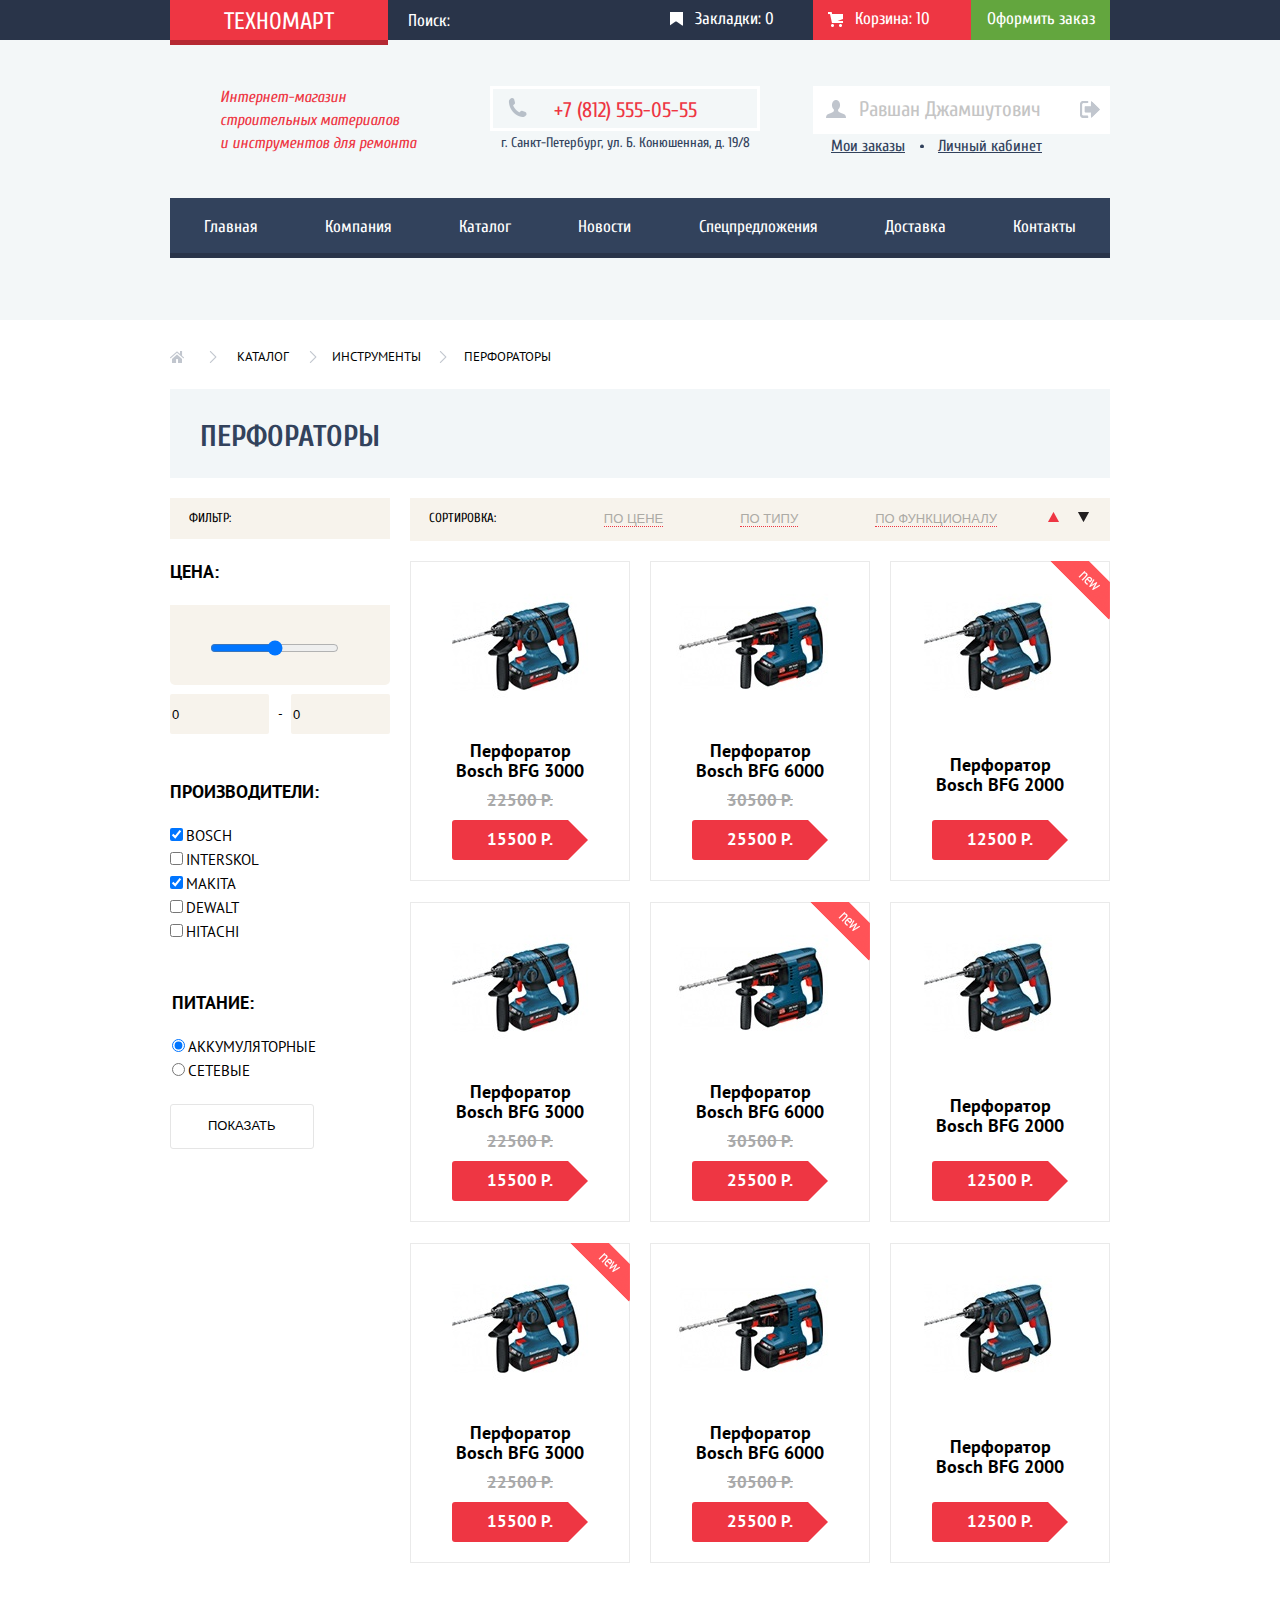
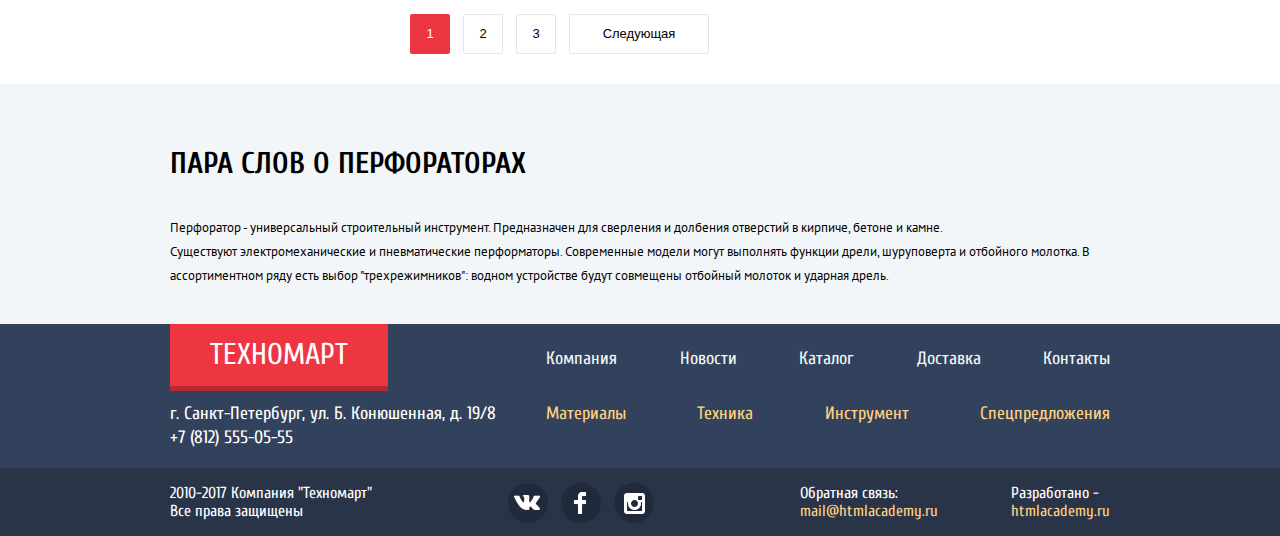
==== commit 1faf7632: "Добавил декоративные элементы" ====
--- a/catalog.html
+++ b/catalog.html
@@ -5,7 +5,7 @@
     <title>HTML Academy: Техномарт</title>
     <link href="css/normalize.css" rel="stylesheet">
     <link href="css/style.css" rel="stylesheet">
-    <link href="https://fonts.googleapis.com/css?family=Cuprum:400,400i,700|PT+Sans:400,700&amp;subset=cyrillic" rel="stylesheet">
+    <link href="https://fonts.googleapis.com/css?family=Cuprum:400,400i,700%7CPT+Sans:400,700&amp;subset=cyrillic" rel="stylesheet">
   </head>
   <body>
     <header class="page-header">
@@ -124,117 +124,117 @@
               <button class="sort-by-price"><span>По цене</span></button>
               <button class="sort-by-type"><span>По типу</span></button>
               <button class="sort-by-func"><span>По функционалу</span></button>
-              <button class="arrow arrow-up" href="#"></button>
-              <button class="arrow arrow-down" href="#"></button>
+              <button class="arrow arrow-up"></button>
+              <button class="arrow arrow-down"></button>
               </div>
             </div>
             <ul class="catalog-items">
               <li>
                 <div class="preview-item">
                   <div class="item-action">
-                    <button href="" class="buy">Купить</button>
-                    <button href="" class="favorites">В закладки</button>
-                  </div>
-                  <img src="img/catalog/bosch-bfg-3000.jpg">
+                    <button class="buy">Купить</button>
+                    <button class="favorites">В закладки</button>
+                  </div>
+                  <img src="img/catalog/bosch-bfg-3000.jpg" alt="Перфоратор Bosch BFG 3000" width="217" height="168">
                   <h3>Перфоратор Bosch BFG 3000</h3>
                   <p>22500 P.</p>
-                  <span>15500 P.</span>
-                </div>
-              </li>
-              <li>
-                <div class="preview-item">
-                  <div class="item-action">
-                    <button href="" class="buy">Купить</button>
-                    <button href="" class="favorites">В закладки</button>
-                  </div>
-                  <img src="img/catalog/bosch-bfg-6000.jpg">
+                  <span class="new-price">15500 P.</span>
+                </div>
+              </li>
+              <li>
+                <div class="preview-item">
+                  <div class="item-action">
+                    <button class="buy">Купить</button>
+                    <button class="favorites">В закладки</button>
+                  </div>
+                  <img src="img/catalog/bosch-bfg-6000.jpg" alt="Перфоратор Bosch BFG 6000" width="217" height="168">
                   <h3>Перфоратор Bosch BFG 6000</h3>
                   <p>30500 P.</p>
-                  <span>25500 P.</span>
+                  <span class="new-price">25500 P.</span>
                 </div>
               </li>
               <li>
                 <div class="preview-item">
                   <span class="new-flag"></span>
                   <div class="item-action">
-                    <button href="" class="buy">Купить</button>
-                    <button href="" class="favorites">В закладки</button>
-                  </div>
-                  <img src="img/catalog/bosch-bfg-2000.jpg">
+                    <button class="buy">Купить</button>
+                    <button class="favorites">В закладки</button>
+                  </div>
+                  <img src="img/catalog/bosch-bfg-2000.jpg" alt="Перфоратор Bosch BFG 2000" width="217" height="168">
                   <h3>Перфоратор Bosch BFG 2000</h3>
-                  <span>12500 P.</span>
-                </div>
-              </li>
-              <li>
-                <div class="preview-item">
-                  <div class="item-action">
-                  <button href="" class="buy">Купить</button>
-                  <button href="" class="favorites">В закладки</button>
-                </div>
-                  <img src="img/catalog/bosch-bfg-3000.jpg">
+                  <span class="new-price">12500 P.</span>
+                </div>
+              </li>
+              <li>
+                <div class="preview-item">
+                  <div class="item-action">
+                  <button class="buy">Купить</button>
+                  <button class="favorites">В закладки</button>
+                </div>
+                  <img src="img/catalog/bosch-bfg-3000.jpg" alt="Перфоратор Bosch BFG 3000" width="217" height="168">
                   <h3>Перфоратор Bosch BFG 3000</h3>
                   <p>22500 P.</p>
-                  <span>15500 P.</span>
+                  <span class="new-price">15500 P.</span>
                 </div>
               </li>
               <li>
                 <div class="preview-item">
                   <span class="new-flag"></span>
                   <div class="item-action">
-                    <button href="" class="buy">Купить</button>
-                    <button href="" class="favorites">В закладки</button>
-                  </div>
-                  <img src="img/catalog/bosch-bfg-6000.jpg">
+                    <button class="buy">Купить</button>
+                    <button class="favorites">В закладки</button>
+                  </div>
+                  <img src="img/catalog/bosch-bfg-6000.jpg" alt="Перфоратор Bosch BFG 6000" width="217" height="168">
                   <h3>Перфоратор Bosch BFG 6000</h3>
                   <p>30500 P.</p>
-                  <span>25500 P.</span>
-                </div>
-              </li>
-              <li>
-                <div class="preview-item">
-                  <div class="item-action">
-                  <button href="" class="buy">Купить</button>
-                  <button href="" class="favorites">В закладки</button>
-                </div>
-                  <img src="img/catalog/bosch-bfg-2000.jpg">
+                  <span class="new-price">25500 P.</span>
+                </div>
+              </li>
+              <li>
+                <div class="preview-item">
+                  <div class="item-action">
+                  <button class="buy">Купить</button>
+                  <button class="favorites">В закладки</button>
+                </div>
+                  <img src="img/catalog/bosch-bfg-2000.jpg" alt="Перфоратор Bosch BFG 2000" width="217" height="168">
                   <h3>Перфоратор Bosch BFG 2000</h3>
-                  <span>12500 P.</span>
+                  <span class="new-price">12500 P.</span>
                 </div>
               </li>
               <li>
                 <div class="preview-item">
                   <span class="new-flag"></span>
                   <div class="item-action">
-                    <button href="" class="buy">Купить</button>
-                    <button href="" class="favorites">В закладки</button>
-                  </div>
-                  <img src="img/catalog/bosch-bfg-3000.jpg">
+                    <button class="buy">Купить</button>
+                    <button class="favorites">В закладки</button>
+                  </div>
+                  <img src="img/catalog/bosch-bfg-3000.jpg" alt="Перфоратор Bosch BFG 3000" width="217" height="168">
                   <h3>Перфоратор Bosch BFG 3000</h3>
                   <p>22500 P.</p>
-                  <span>15500 P.</span>
-                </div>
-              </li>
-              <li>
-                <div class="preview-item">
-                  <div class="item-action">
-                    <button href="" class="buy">Купить</button>
-                    <button href="" class="favorites">В закладки</button>
-                  </div>
-                  <img src="img/catalog/bosch-bfg-6000.jpg">
+                  <span class="new-price">15500 P.</span>
+                </div>
+              </li>
+              <li>
+                <div class="preview-item">
+                  <div class="item-action">
+                    <button class="buy">Купить</button>
+                    <button class="favorites">В закладки</button>
+                  </div>
+                  <img src="img/catalog/bosch-bfg-6000.jpg" alt="Перфоратор Bosch BFG 6000" width="217" height="168">
                   <h3>Перфоратор Bosch BFG 6000</h3>
                   <p>30500 P.</p>
-                  <span>25500 P.</span>
+                  <span class="new-price">25500 P.</span>
                </div>
               </li>
               <li>
                 <div class="preview-item">
                   <div class="item-action">
-                    <button href="" class="buy">Купить</button>
-                    <button href="" class="favorites">В закладки</button>
-                  </div>
-                  <img src="img/catalog/bosch-bfg-2000.jpg">
+                    <button class="buy">Купить</button>
+                    <button class="favorites">В закладки</button>
+                  </div>
+                  <img src="img/catalog/bosch-bfg-2000.jpg" alt="Перфоратор Bosch BFG 2000" width="217" height="168">
                   <h3>Перфоратор Bosch BFG 2000</h3>
-                  <span>12500 P.</span>
+                  <span class="new-price">12500 P.</span>
                 </div>
               </li>
             </ul>
--- a/css/style.css
+++ b/css/style.css
@@ -97,7 +97,6 @@
 
 .search {
     width: 270px;
-    
     color: #fff;
 }
 
@@ -156,7 +155,6 @@
 }
 
 .header-top li:nth-child(4) {
-    ba1ckground: url(../img/icon-cart.png) no-repeat;
     background-position: 13% 45%;
 }
 
@@ -425,7 +423,7 @@
     flex-direction: row;
     justify-content: space-between;
     flex-wrap: wrap;
-		margin-top: 60px;
+	margin-top: 60px;
 }
 
 .catalog-list ul:first-child {
@@ -433,21 +431,21 @@
     flex-direction: row;
     justify-content: space-between;
     width: 100%;
-		margin: 0;
-		padding: 0;        
+	margin: 0;
+	padding: 0;        
 }
 
 .catalog-list ul:first-child li  {
     display: flex;
-		flex-direction: column;
-		justify-content: space-around;
-		align-content: space-around;
-		align-items: flex-start;
-		flex-wrap: wrap;
-		width: 300px;
+	flex-direction: column;
+	justify-content: space-around;
+	align-content: space-around;
+	align-items: flex-start;
+	flex-wrap: wrap;
+	width: 300px;
     height: 120px;
-		padding: 10px 0;
-		box-sizing: border-box;
+	padding: 10px 0;
+	box-sizing: border-box;
 }
 
 .catalog-list ul:first-child li h2 {
@@ -456,24 +454,32 @@
     font-size: 24px;
     line-height: 30px;
     color: #fff;
-		padding: 0;
-		margin: 0;
+	padding: 0;
+	margin: 0;
 }
 
 .button-catalog {
-		display: inline-block;
+	display: inline-block;
     width: 135px;
     padding: 14px 0;
     text-align: center;
-		font-family: "Cuprum", "Arial", sans-serif;
+	font-family: "Cuprum", "Arial", sans-serif;
     font-size: 14px;
     line-height: 18px;
     text-decoration: none;
     text-transform: uppercase;
     color: #fff;
     border-radius: 3px;
-    background: rgba(0, 0, 0, 0.1);
-		box-sizing: border-box; 
+    background-color: rgba(0, 0, 0, 0.1);
+	box-sizing: border-box; 
+}
+
+.button-catalog:hover {
+    background-color: rgba(0, 0, 0, 0.2);
+}
+
+.button-catalog:active {
+    background-color: rgba(0, 0, 0, 0.3);
 }
 
 .catalog-list ul:first-child li:first-child  {
@@ -492,20 +498,20 @@
     flex-direction: column;
     justify-content: space-around;
     width: 300px;
-		margin: 0;
-		padding: 0;
+	margin: 0;
+	padding: 0;
 }
 
 .features-list li {
     display: flex;
-		flex-direction: column;
-		justify-content: space-around;
-		align-content: space-around;
-		flex-wrap: wrap;
-		width: 300px;
+	flex-direction: column;
+	justify-content: space-around;
+	align-content: space-around;
+	flex-wrap: wrap;
+	width: 300px;
     height: 120px;
-		padding: 10px 0;
-		box-sizing: border-box;
+	padding: 10px 0;
+	box-sizing: border-box;
 }
 
 .features-list li h2 {
@@ -514,8 +520,8 @@
     font-size: 24px;
     line-height: 30px;
     color: #fff;
-		padding: 0;
-		margin: 0;
+	padding: 0;
+	margin: 0;
 }
 
 .features-list li:first-child  {
@@ -526,23 +532,61 @@
     background-color: #ffc047;
 }
 
+.slide-1 {
+    position: relative;
+    margin-top: 10px;
+    width: 620px;
+    height: 266px;
+}
+
 .gallery h2 {
+    position: absolute;
+    padding-left: 26px;
     font-family: "Cuprum", "Arial", sans-serif;
     font-size: 36px;
     line-height: 30px;
+    color: #fff;
     font-weight: bold;
     text-transform: uppercase;
 }
 
 .gallery span {
+    position: absolute;
+    top: 60px;
+    padding-left: 26px;
     font-family: "PT Sans", "Arial", sans-serif;
     font-size: 18px;
     line-height: 24px;
-}
-
-.gallery-content {
-		padding: 0;
-		margin: 0;
+    color: #fff;
+}
+
+.gallery .button.gallery {
+    
+    top: -65px;
+    left: 25px;
+}
+
+.slides-switches-radio {
+    position: absolute;
+    
+    width: 30px;
+    top: 200px;
+    left: 300px;
+}
+
+.slide-radio {
+    display: inline;
+    width: 10px;
+}
+
+.slides-switches-radio .slide-btn {
+    
+    height: 10px;
+    margin-right: 20px;
+    background: url(../img/icon-slider-dots.png) no-repeat;
+    border: 0;
+    outline: 0;
+    cursor: pointer;
 }
 
 .popular-items {
@@ -700,8 +744,9 @@
 }
 
 .preview-item span {
+    position: relative;
     width: 140x;
-    height: 37px;
+    height: 40px;
     background-color: #ee3643;
     border-radius: 3px;
     box-sizing: border-box;
@@ -715,6 +760,17 @@
     cursor: default;
 }
 
+.preview-item span.new-price:after{
+    content: '';
+    position: absolute;
+    top:0 ;
+    right: -20px;
+    width: 0;
+    height: 0;
+    border: 20px solid white;
+    border-left-color:#ee3643;
+}
+
 .popular-brands {
     display: flex;
     align-items: center;
@@ -760,6 +816,15 @@
 		margin-bottom:20px;
 }
 
+.preview-brands {
+    width: 220px;
+    height: 140px;
+}
+
+.preview-brands:hover {
+    box-shadow: 0 0 10px 5px rgba(0, 0, 0, 0.2);
+}
+
 .preview-brands img {
     max-width: 100%;
     height: auto;
@@ -797,6 +862,7 @@
 }
 
 .features ul {
+    
 		float: left;
 		width: 240px;
 		padding: 0;
@@ -806,47 +872,39 @@
 .features li {
 		position: relative;
 		vertical-align: middle;
-		height: 61px;
-		width: 240px;
-		background-color: #32425c;
-		padding-left: 22px;
-		box-sizing: border-box;
-}
-
-.features a {
-		position: absolute;
-		top: 25%;		
-}
-
-.features li:first-child {
-		background-color: #fff;
-}
-
-.features li:first-child a {	
-		color: #32425c;
-}
-
-.features li:hover {
-		background-color: #293449;
-}
-
-.features li:first-child:hover a {
-		color: #fff;
-}
-
-.features li a {
+}
+
+.features button {
 		font-family: "Cuprum", "Arial", sans-serif;
     font-size: 21px;
 		font-weight: bold;
 		line-height: 30px;
-		color: #fff;
-}
-
-.features li a {
-		color: #fff;
+		color: #fff;		
+    height: 61px;
+		width: 240px;
+		background-color: #32425c;
+		box-sizing: border-box;
+    border: 0;
+    outline: 0;
+    cursor: pointer;
+}
+
+.features li:first-child {
+		background-color: #fff;
+}
+
+.features li:first-child button {	
+		color: #32425c;
+    background-color: #fff;
+}
+
+.features li:hover button {
+		background-color: #fff;
+    color: #32425c;
 }
 
 .delivery {
+    position: relative;
     float: right;
 		width: 620px;
 		height: 300px;
@@ -854,6 +912,17 @@
 		background-image: url(../img/services-1.png);
     background-position: 100% 70%;
     background-repeat: no-repeat;
+}
+
+.delivery::after {
+		content: '';
+    position: absolute;
+    background: url(../img/services-shadow.png) no-repeat;
+    background-position: 0 0;
+    height: 272px;
+    width: 20px;
+    top: -40px;
+    left: -90px;
 }
 
 .delivery h3 {
@@ -1325,10 +1394,6 @@
 		font-size: 15px;
 		line-height: 20px;
 		text-transform: uppercase;    
-}
-
-fieldset input {
-    p1adding-top: 39px;
 }
 
 .filter h3 {
